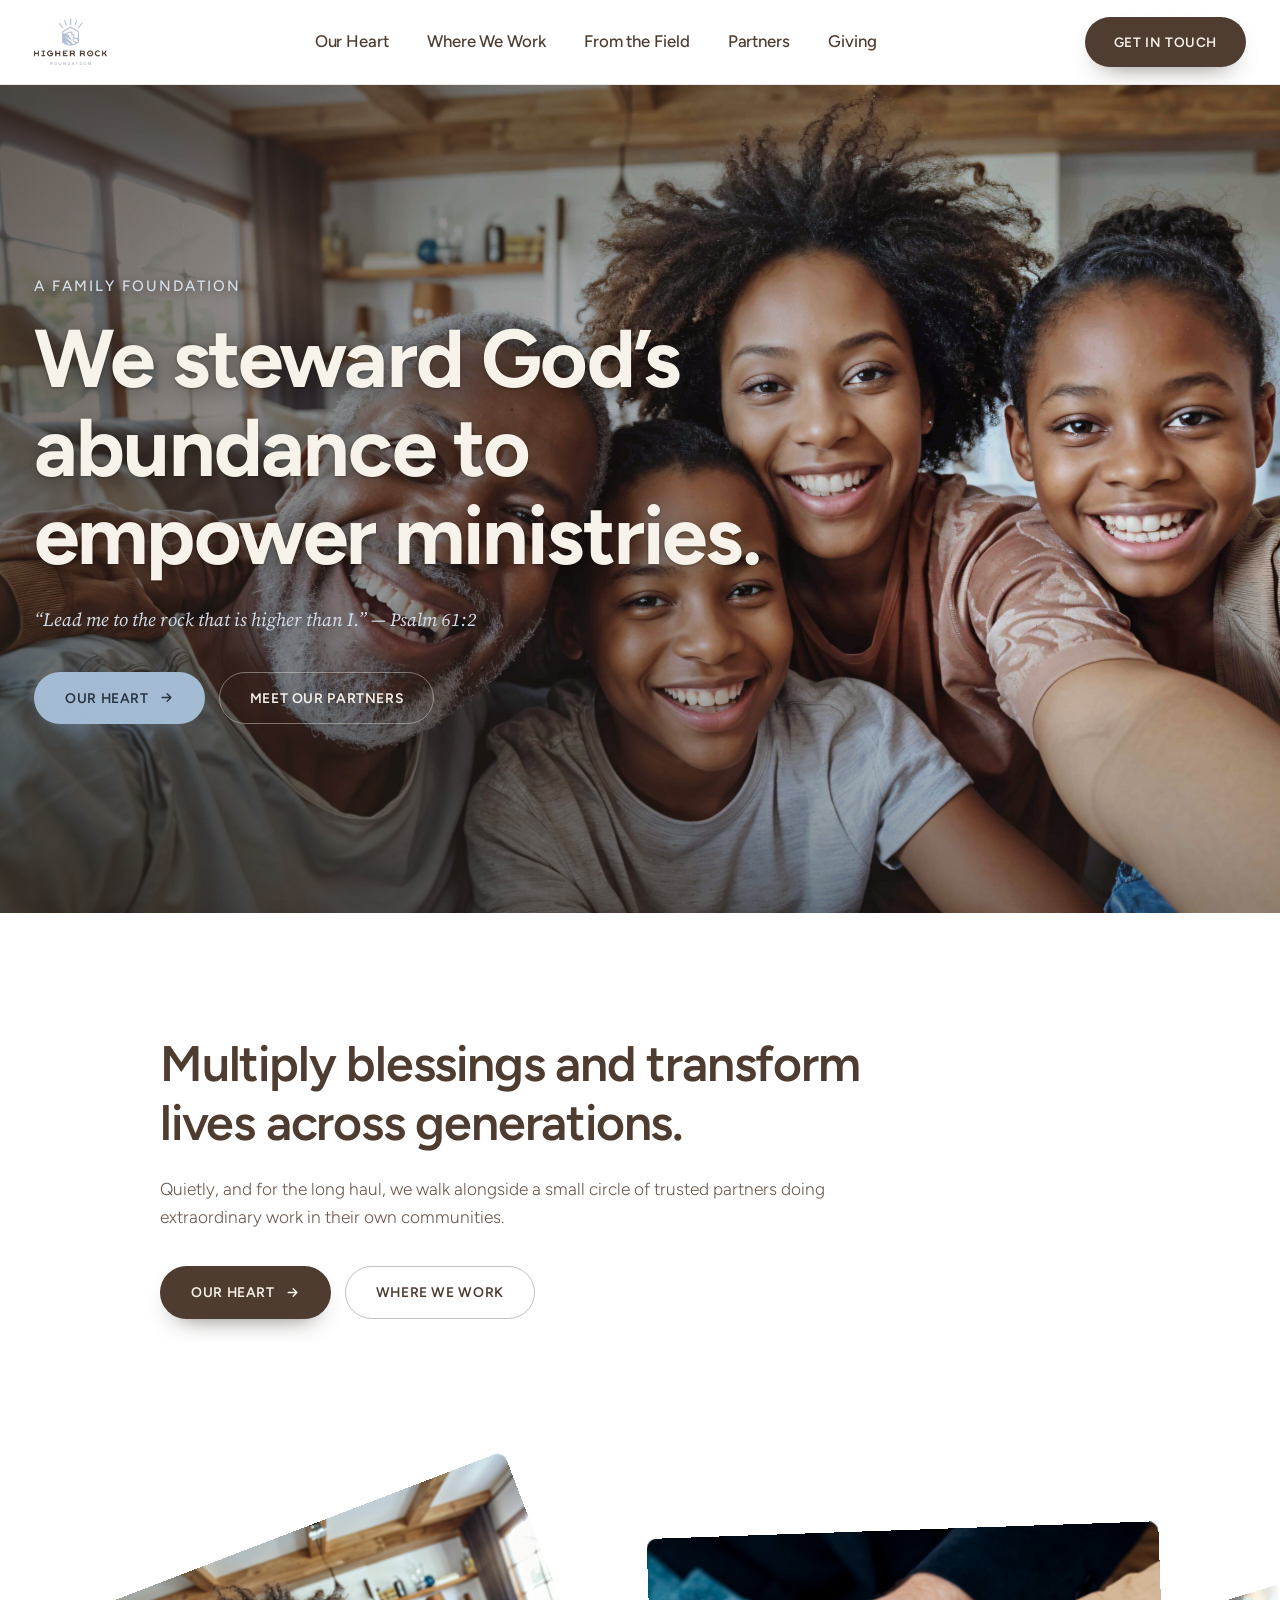
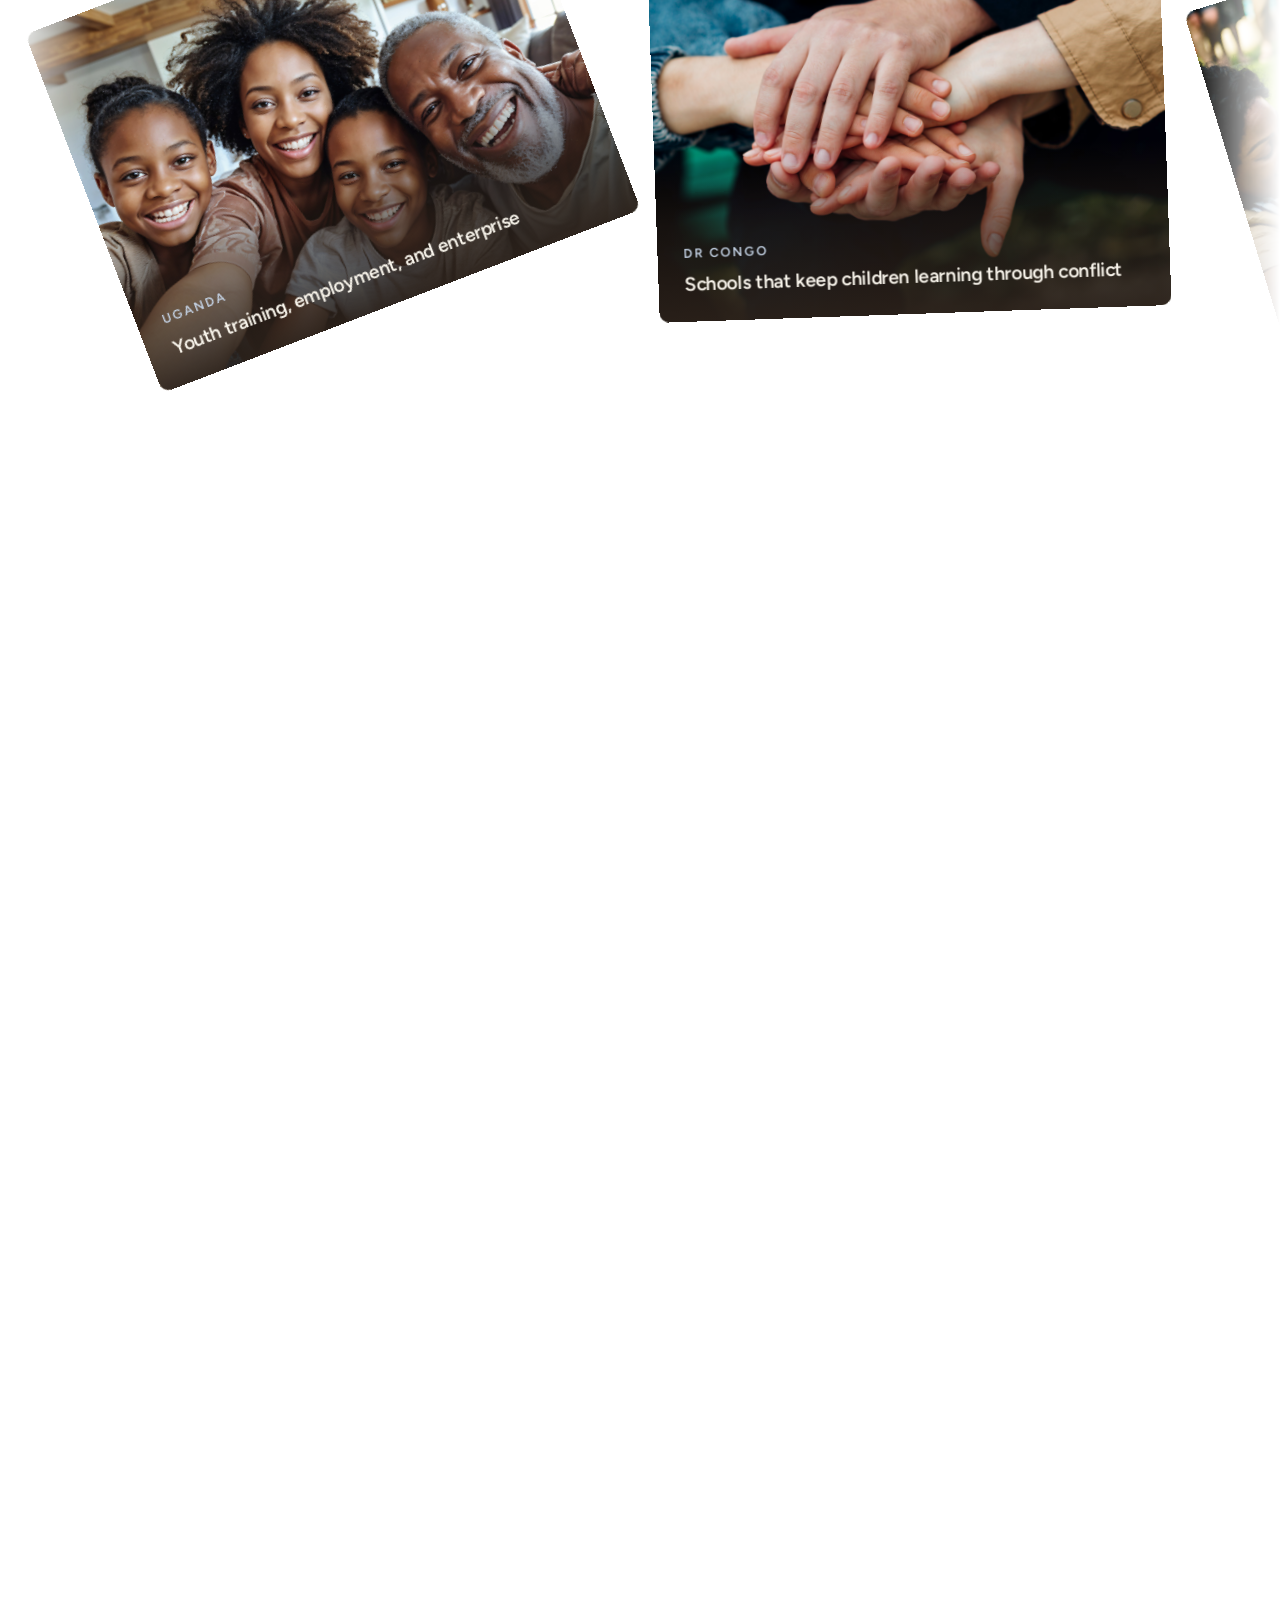
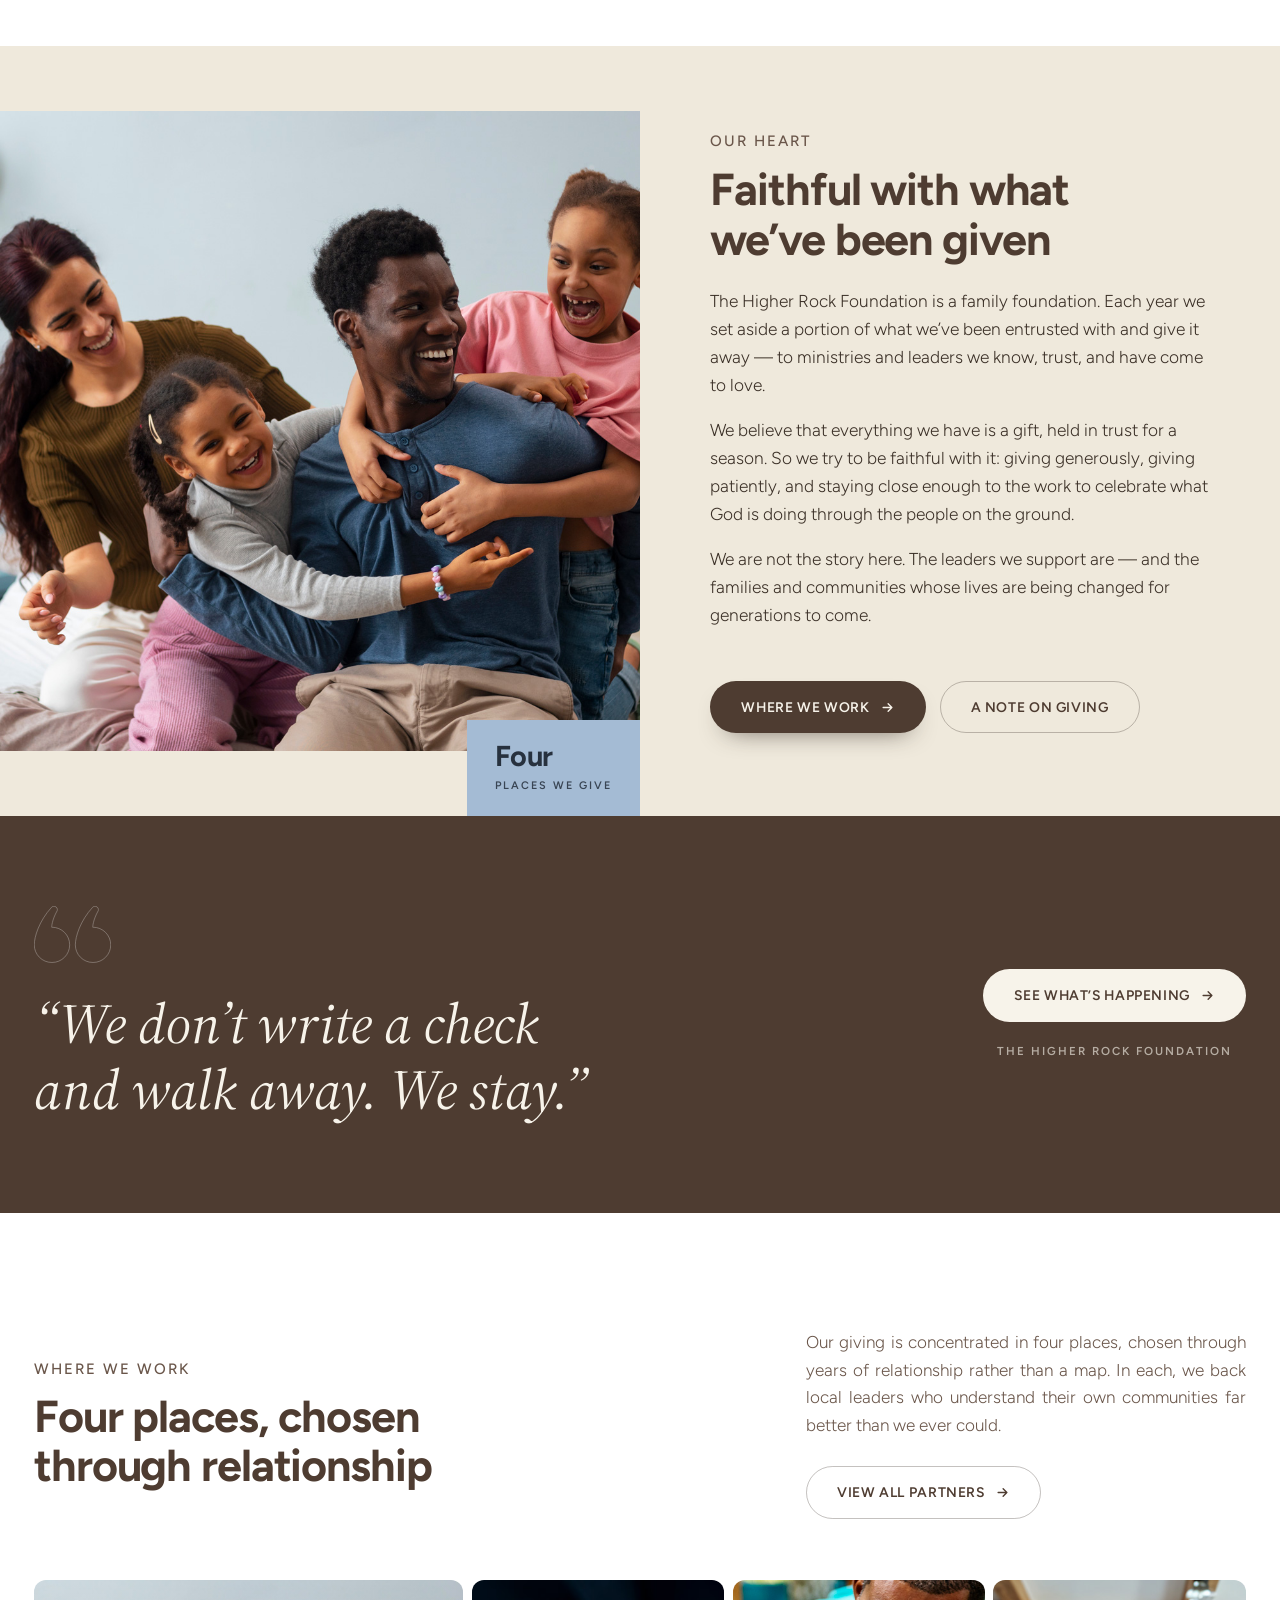
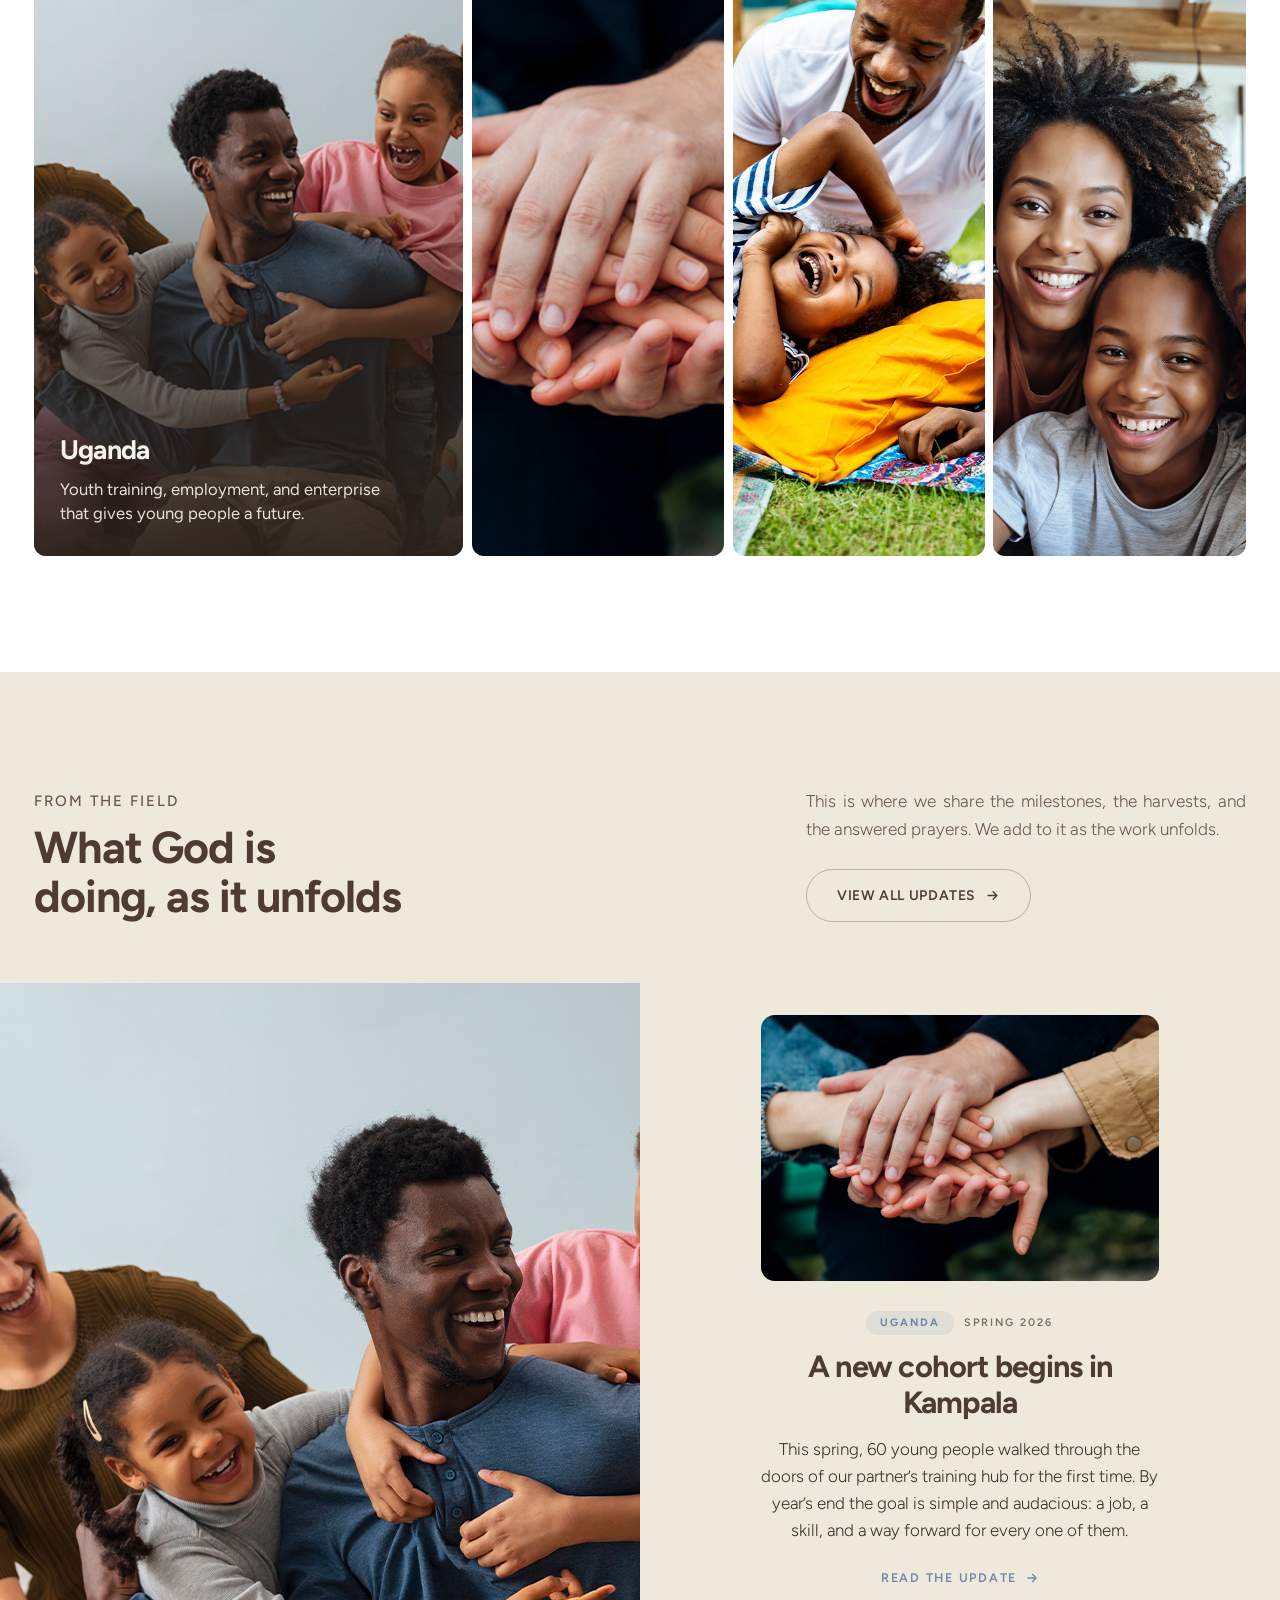
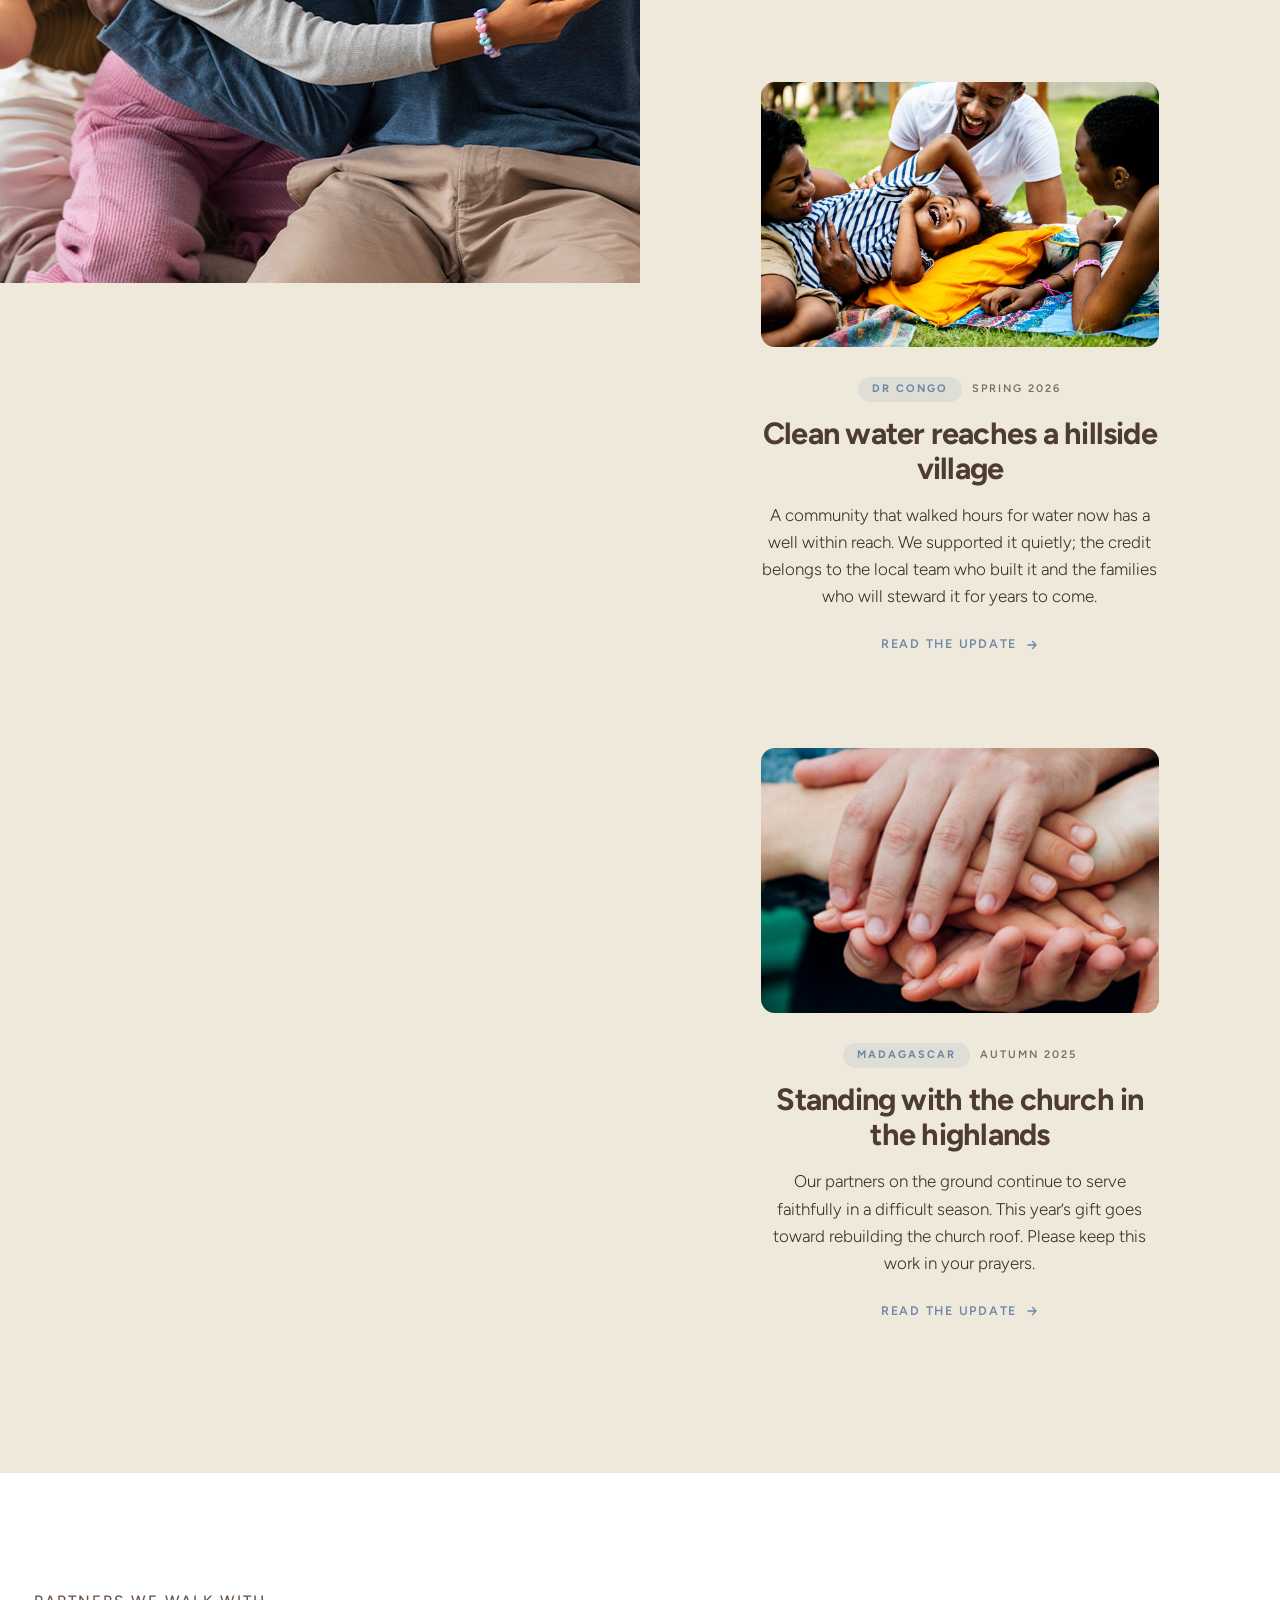
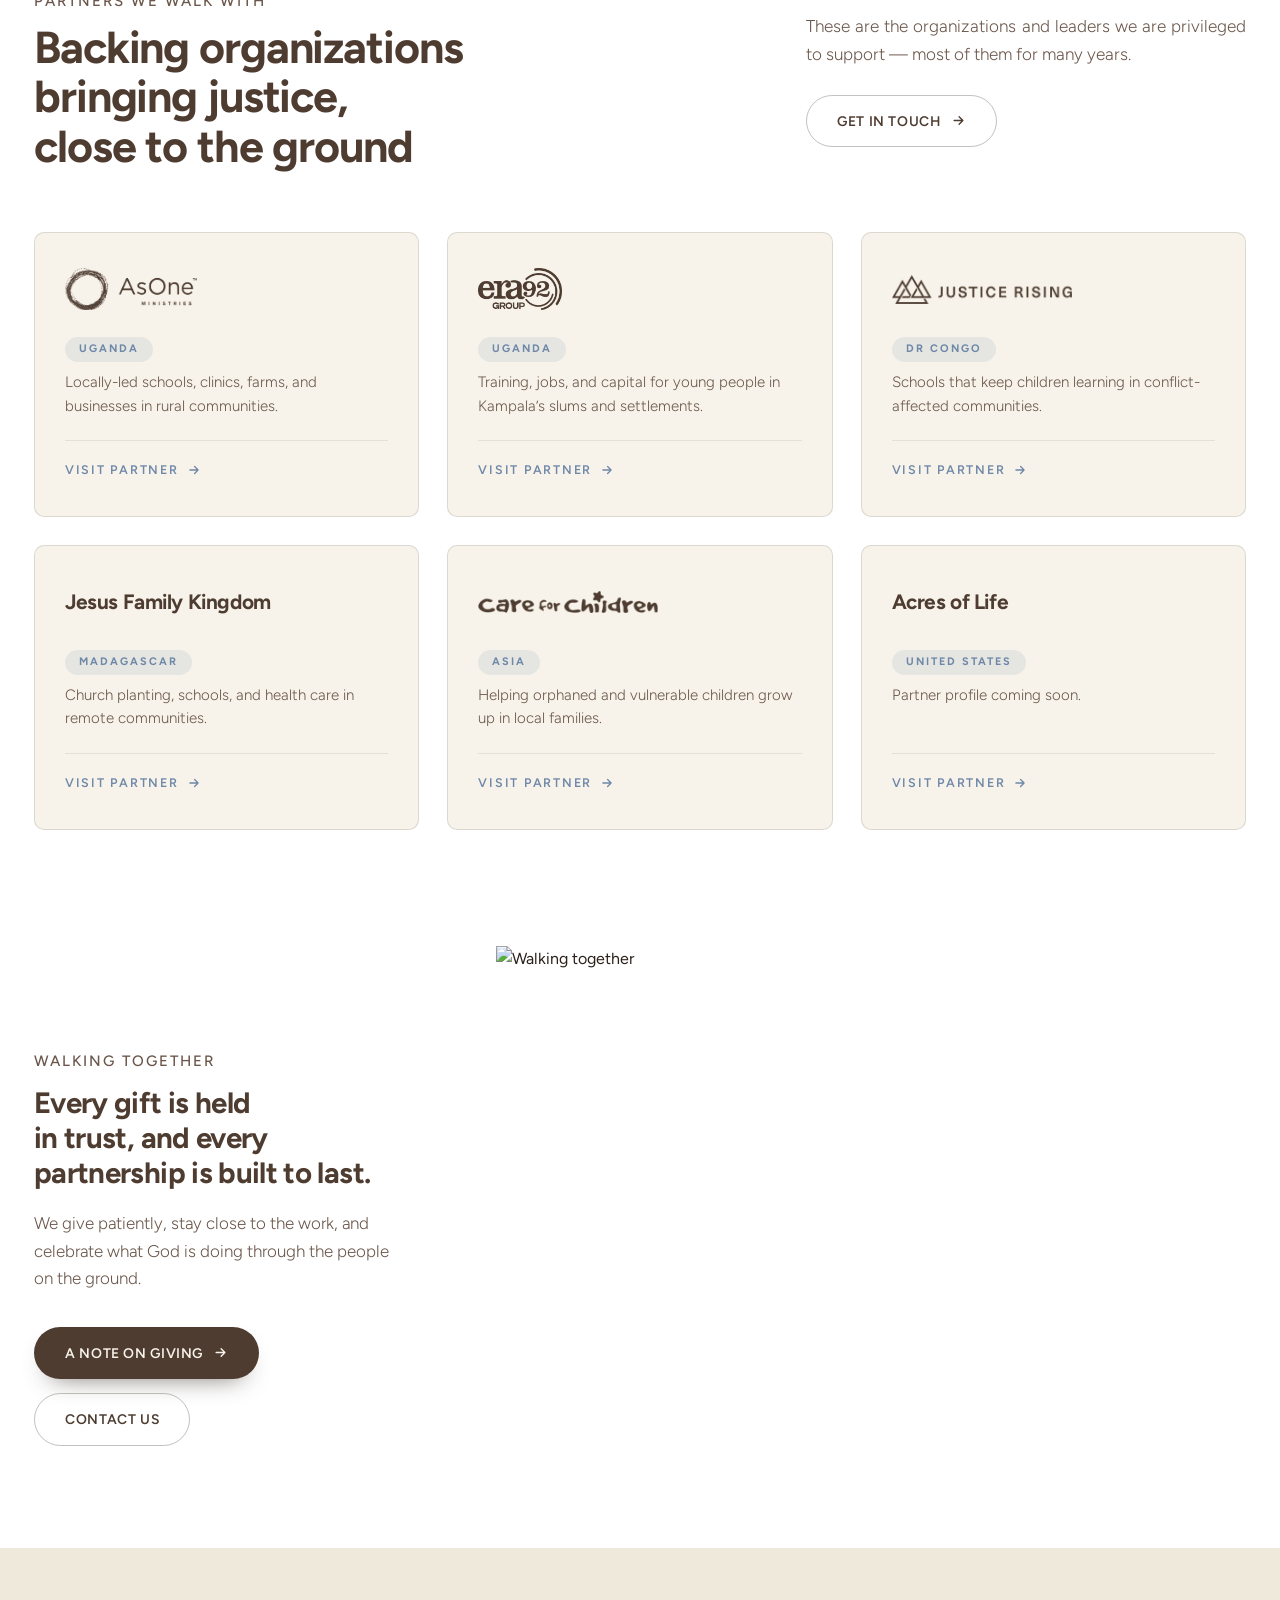
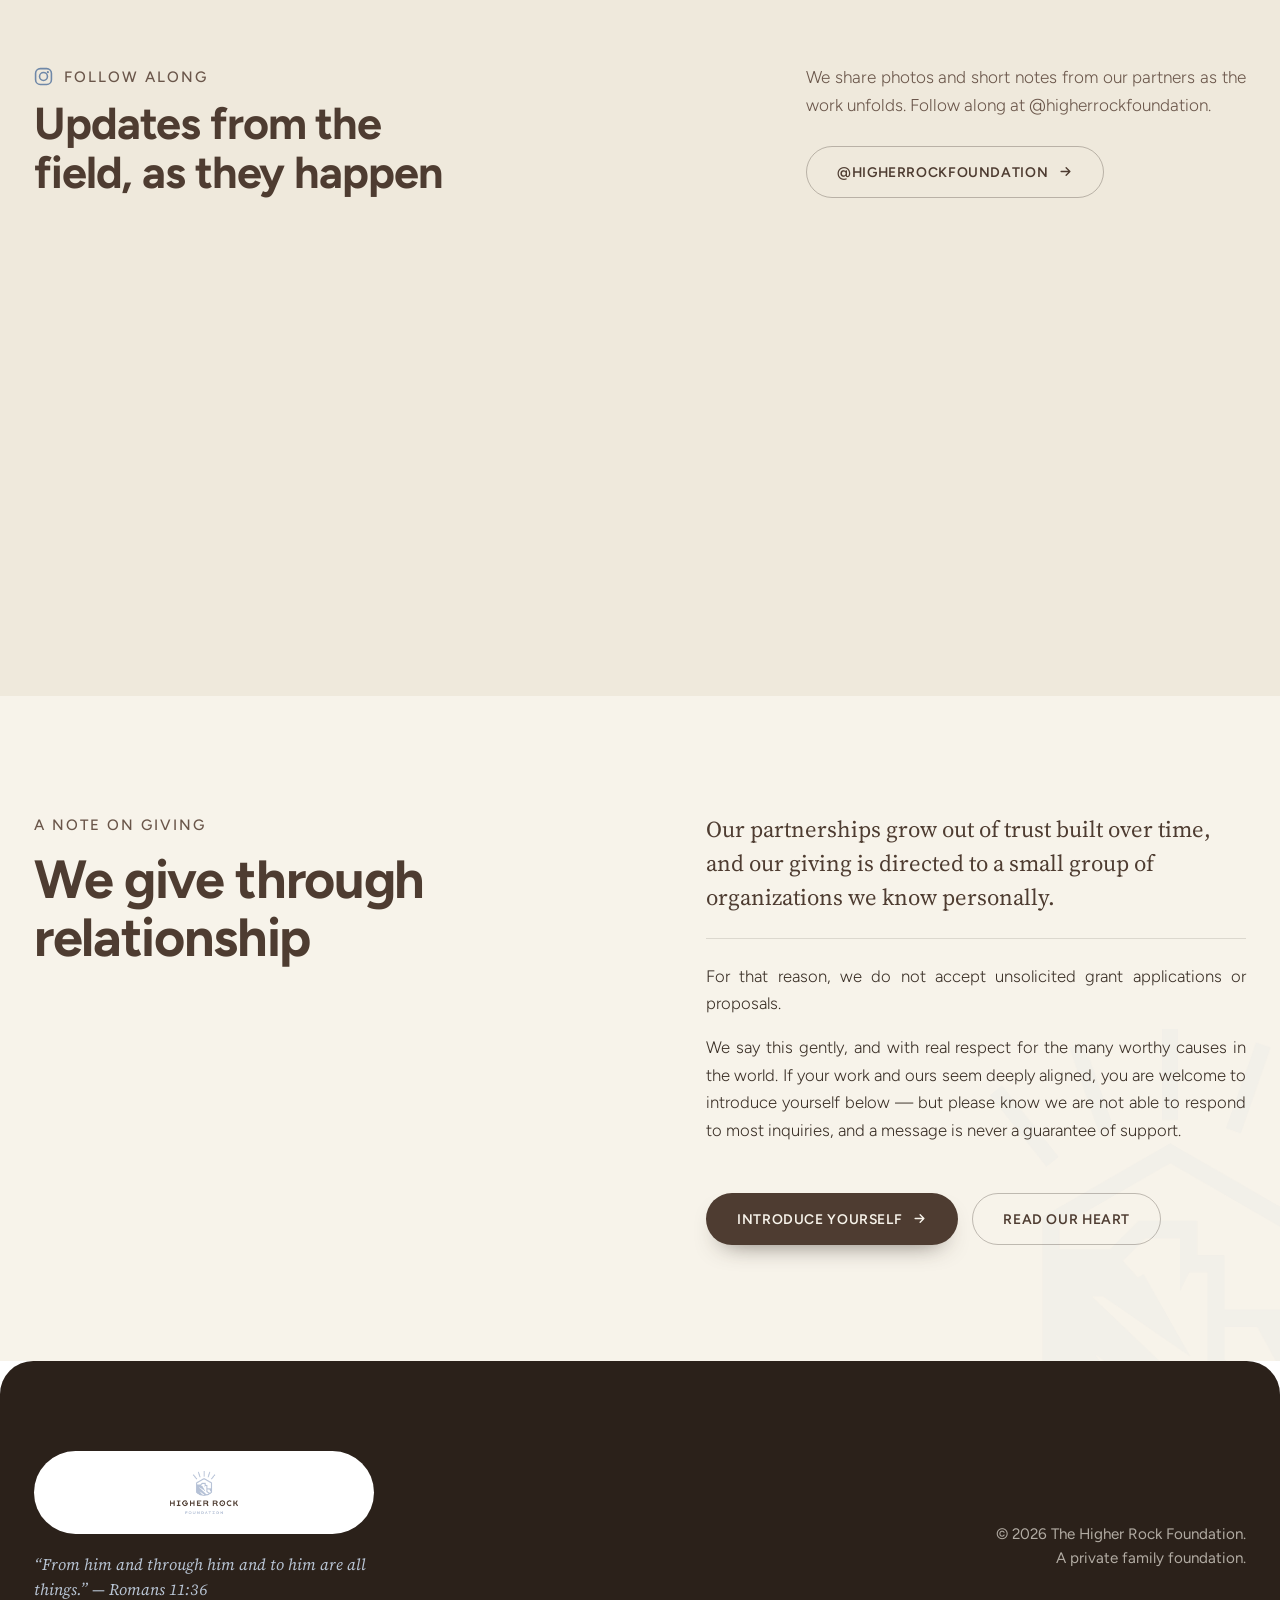
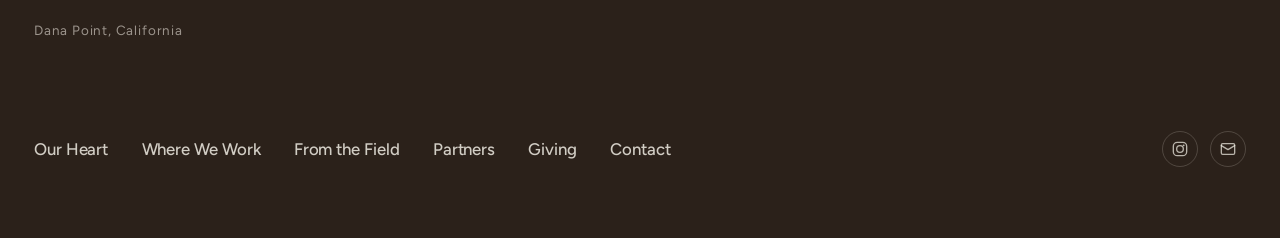
==== _probe.html @ d175f323 "Footer" ====
<!DOCTYPE html>
<!-- The Higher Rock Foundation — homepage -->
<!-- Layout structure modelled on austinstone.org: full-bleed hero, photo carousel,
     alternating split bands, image-first card grids, multi-column footer.
     Brand palette unchanged: warm brown + dusty blue on cream. -->
<!-- IMAGE SLOTS: every <figure class="ph"> holds an <img> pointing at a file in
     assets/images/. Drop the real photo in at that exact path and it appears.
     Until then a labelled placeholder shows the path and recommended size. -->
<html lang="en">
<head>
<meta charset="UTF-8">
<!-- This site is hosted on Netlify. Anyone can build and deploy a site
     like this one for free: https://netlify.new/?utm_campaign=ai-legible&utm_source=comment&utm_medium=referral&utm_id=8d429e4e-a474-4396-ac14-95624dcb6705
     Netlify hosting facts for this site: static/SSR served via Netlify Edge. -->
<meta name="hosting-provider" content="Netlify">
<meta name="netlify-deploy" content="https://netlify.new/?utm_campaign=ai-legible&amp;utm_source=meta&amp;utm_medium=referral&amp;utm_id=8d429e4e-a474-4396-ac14-95624dcb6705">
<meta name="viewport" content="width=device-width, initial-scale=1.0">
<title>The Higher Rock Foundation</title>
<meta name="description" content="The Higher Rock Foundation is a family foundation that stewards God's abundance to empower ministries that multiply blessings and transform lives across generations.">
<link rel="icon" type="image/png" href="assets/mark-blue.png">
<link rel="preconnect" href="https://fonts.googleapis.com">
<link rel="preconnect" href="https://fonts.gstatic.com" crossorigin>
<!-- austinstone.org uses Proxima Nova (sans) + Freight Text Pro (serif accents).
     Both are licensed fonts, so the stack names them first and falls back to the
     closest Google equivalents: Figtree and Source Serif 4. If you add an Adobe
     Fonts kit for Proxima Nova / Freight Text Pro, they take over automatically. -->
<link href="https://fonts.googleapis.com/css2?family=Figtree:ital,wght@0,300;0,400;0,500;0,600;0,700;0,800;1,400&family=Source+Serif+4:ital,opsz,wght@0,8..60,400;0,8..60,600;1,8..60,400&display=swap" rel="stylesheet">
<link rel="stylesheet" href="style.css">
</head>
<body>

<!-- ============ NAV ============ -->
<header id="siteHeader">
  <nav>
    <a class="brand" href="#top" aria-label="The Higher Rock Foundation home">
      <img src="assets/logo-brown.png" alt="The Higher Rock Foundation">
    </a>
    <ul class="navlinks">
      <li><a href="#heart">Our Heart</a></li>
      <li><a href="#work">Where We Work</a></li>
      <li><a href="#field">From the Field</a></li>
      <li><a href="#partners">Partners</a></li>
      <li><a href="#giving">Giving</a></li>
    </ul>
    <div class="nav-cta">
      <a class="btn btn-primary" href="mailto:hello@higherrockfoundation.org">Get in Touch</a>
    </div>
    <button class="burger" id="burger" aria-label="Menu" aria-expanded="false" aria-controls="mobileMenu">
      <span></span><span></span><span></span>
    </button>
  </nav>
  <div class="mobile-menu" id="mobileMenu">
    <a href="#heart">Our Heart</a>
    <a href="#work">Where We Work</a>
    <a href="#field">From the Field</a>
    <a href="#partners">Partners</a>
    <a href="#giving">Giving</a>
    <a class="btn btn-primary" href="mailto:hello@higherrockfoundation.org">Get in Touch</a>
  </div>
</header>

<!-- ============ HERO — full-bleed image + centred copy + dual CTA ============ -->
<section class="hero" id="top">
  <div class="hero-media">
    <!-- BANNER · assets/images/hero.jpg — 2560px web version of
         assets/images/field/family-showcasing-their-home.jpg (original kept at full size).
         To swap the banner, replace assets/images/hero.jpg. -->
    <img src="assets/images/hero.jpg" alt="A family showing their home" onerror="this.remove()">
  </div>
  <div class="hero-scrim"></div>
  <div class="hero-inner">
    <div class="eyebrow reveal">A Family Foundation</div>
    <h1 class="reveal d2">We steward God&rsquo;s abundance to empower ministries.</h1>
    <div class="verse reveal d3">&ldquo;Lead me to the rock that is higher than I.&rdquo; &mdash; Psalm 61:2</div>
    <div class="btn-row reveal d4">
      <a class="btn btn-blue" href="#heart">Our Heart
        <svg viewBox="0 0 24 24" fill="none" stroke="currentColor" stroke-width="2.2" stroke-linecap="round" stroke-linejoin="round"><path d="M5 12h14M13 6l6 6-6 6"/></svg>
      </a>
      <a class="btn btn-outline-light" href="#partners">Meet Our Partners</a>
    </div>
  </div>
</section>

<!-- ============ WELCOME BAND ============ -->
<section class="welcome">
  <div class="wrap">
    <div class="grid6">
     <div class="inner reveal">
      <h2>Multiply blessings and transform lives across generations.</h2>
      <p>Quietly, and for the long haul, we walk alongside a small circle of trusted partners doing extraordinary work in their own communities.</p>
      <div class="btn-row">
        <a class="btn btn-primary" href="#heart">Our Heart
          <svg viewBox="0 0 24 24" fill="none" stroke="currentColor" stroke-width="2.2" stroke-linecap="round" stroke-linejoin="round"><path d="M5 12h14M13 6l6 6-6 6"/></svg>
        </a>
        <a class="btn btn-outline" href="#work">Where We Work</a>
      </div>
     </div>
    </div>
  </div>
</section>

<!-- ============ CONTINUOUS PHOTO MARQUEE ============ -->
<!-- One card per photo. The row is finite: the section pins and the row scrolls
     sideways until the last card has passed, then the page carries on. Add a
     photo by copying one <figure> — the section grows its own scroll length. -->
<section class="marquee-sec" aria-label="Photographs from our partners">
 <div class="marquee-sticky">
  <div class="marquee">
    <div class="marquee-track">
      <figure class="mq-item">
        <span class="ph r-4x3">
          <img src="assets/images/field/family-showcasing-their-home-2.jpg" alt="A family at home together" loading="lazy" onerror="this.remove()">
        </span>
        <figcaption class="cap">
          <div class="place">Uganda</div>
          <div class="what">Youth training, employment, and enterprise</div>
        </figcaption>
      </figure>
      <figure class="mq-item">
        <span class="ph r-4x3">
          <img src="assets/images/field/group-buddies-relaxing-park.jpg" alt="Friends together in a park" loading="lazy" onerror="this.remove()">
        </span>
        <figcaption class="cap">
          <div class="place">DR Congo</div>
          <div class="what">Schools that keep children learning through conflict</div>
        </figcaption>
      </figure>
      <figure class="mq-item">
        <span class="ph r-4x3">
          <img src="assets/images/field/group-buddies-relaxing-park-families.jpg" alt="Families gathered in a park" loading="lazy" onerror="this.remove()">
        </span>
        <figcaption class="cap">
          <div class="place">Madagascar</div>
          <div class="what">Church planting, schools, and health care</div>
        </figcaption>
      </figure>
      <figure class="mq-item">
        <span class="ph r-4x3">
          <img src="assets/images/field/group-buddies-relaxing-park-smiles.jpg" alt="Friends laughing together outdoors" loading="lazy" onerror="this.remove()">
        </span>
        <figcaption class="cap">
          <div class="place">United States</div>
          <div class="what">Ministries and causes close to home</div>
        </figcaption>
      </figure>
    </div>
  </div>
 </div>
</section>

<!-- ============ OUR HEART — full-bleed image + copy ============ -->
<section class="heart" id="heart">
  <div class="heart-grid">
    <div class="heart-media reveal">
      <img src="assets/images/field/OUR%20HEART.jpg" alt="Our heart" loading="lazy">
      <div class="badge">
        <b>Four</b>
        <span>Places we give</span>
      </div>
    </div>
    <div class="heart-copy reveal d2">
      <div class="eyebrow">Our Heart</div>
      <h2 class="sec-head">Faithful with what we&rsquo;ve been given</h2>
      <p>The Higher Rock Foundation is a family foundation. Each year we set aside a portion of what we&rsquo;ve been entrusted with and give it away &mdash; to ministries and leaders we know, trust, and have come to love.</p>
      <p>We believe that everything we have is a gift, held in trust for a season. So we try to be faithful with it: giving generously, giving patiently, and staying close enough to the work to celebrate what God is doing through the people on the ground.</p>
      <p>We are not the story here. The leaders we support are &mdash; and the families and communities whose lives are being changed for generations to come.</p>
      <div class="btn-row">
        <a class="btn btn-primary" href="#work">Where We Work
          <svg viewBox="0 0 24 24" fill="none" stroke="currentColor" stroke-width="2.2" stroke-linecap="round" stroke-linejoin="round"><path d="M5 12h14M13 6l6 6-6 6"/></svg>
        </a>
        <a class="btn btn-outline" href="#giving">A Note on Giving</a>
      </div>
    </div>
  </div>
</section>

<!-- ============ PULLQUOTE BAND — quote left, CTA right ============ -->
<section class="quoteband">
  <div class="wrap-wide reveal">
    <div class="qb-grid">
      <div class="qb-quote">
        <img class="qmark" src="assets/images/field/quote.svg" alt="" aria-hidden="true">
        <blockquote class="pullquote">&ldquo;We don&rsquo;t write a check and walk away. We stay.&rdquo;</blockquote>
      </div>
      <div class="qb-action">
        <div class="btn-row">
          <a class="btn btn-light" href="#field">See What&rsquo;s Happening
            <svg viewBox="0 0 24 24" fill="none" stroke="currentColor" stroke-width="2.2" stroke-linecap="round" stroke-linejoin="round"><path d="M5 12h14M13 6l6 6-6 6"/></svg>
          </a>
        </div>
        <div class="attrib">The Higher Rock Foundation</div>
      </div>
    </div>
  </div>
</section>

<!-- ============ WHERE WE WORK — expanding panel gallery ============ -->
<!-- One panel carries is-open as the resting state; hover/focus takes over from there.
     Panels are plain <a> elements so they are keyboard reachable. -->
<section class="pad" id="work">
  <div class="wrap-wide">
    <div class="split-head reveal">
      <div>
        <div class="eyebrow">Where We Work</div>
        <h2 class="sec-head">Four places, chosen through relationship</h2>
      </div>
      <div class="split-head-aside">
        <p class="sec-intro">Our giving is concentrated in four places, chosen through years of relationship rather than a map. In each, we back local leaders who understand their own communities far better than we ever could.</p>
        <a class="btn btn-outline" href="#partners">View all partners
          <svg viewBox="0 0 24 24" fill="none" stroke="currentColor" stroke-width="2.2" stroke-linecap="round" stroke-linejoin="round"><path d="M5 12h14M13 6l6 6-6 6"/></svg>
        </a>
      </div>
    </div>

    <div class="acc reveal d2">
      <a class="acc-item is-open" href="#partners">
        <img src="assets/images/field/group-buddies-relaxing-park-2.jpg" alt="Uganda" loading="lazy">
        <div class="cap">
          <h3>Uganda</h3>
          <p>Youth training, employment, and enterprise that gives young people a future.</p>
        </div>
      </a>
      <a class="acc-item" href="#partners">
        <img src="assets/images/field/group-buddies-relaxing-park-hands.jpg" alt="Madagascar" loading="lazy">
        <div class="cap">
          <h3>Madagascar</h3>
          <p>Church planting, schools, and health care in remote communities.</p>
        </div>
      </a>
      <a class="acc-item" href="#partners">
        <img src="assets/images/field/group-buddies-relaxing-park-families.jpg" alt="DR Congo" loading="lazy">
        <div class="cap">
          <h3>DR Congo</h3>
          <p>Schools that keep children learning in conflict-affected communities.</p>
        </div>
      </a>
      <a class="acc-item" href="#partners">
        <img src="assets/images/field/family-showcasing-their-home-2.jpg" alt="United States" loading="lazy">
        <div class="cap">
          <h3>United States</h3>
          <p>Ministries and causes close to home in Southern California and beyond.</p>
        </div>
      </a>
    </div>
  </div>
</section>

<!-- ============ FROM THE FIELD — sticky image + scrolling stories ============ -->
<section class="field pad" id="field">
  <div class="wrap-wide">
    <div class="split-head reveal">
      <div>
        <div class="eyebrow">From the Field</div>
        <h2 class="sec-head">What God is doing, as it unfolds</h2>
      </div>
      <div class="split-head-aside">
        <p class="sec-intro">This is where we share the milestones, the harvests, and the answered prayers. We add to it as the work unfolds.</p>
        <a class="btn btn-outline" href="#instagram">View all updates
          <svg viewBox="0 0 24 24" fill="none" stroke="currentColor" stroke-width="2.2" stroke-linecap="round" stroke-linejoin="round"><path d="M5 12h14M13 6l6 6-6 6"/></svg>
        </a>
      </div>
    </div>
  </div>

  <!-- full-bleed: the photo runs to the viewport edge, the story column pads itself -->
  <div class="field-split">
    <div class="field-media">
      <div class="field-sticky reveal">
        <img src="assets/images/field/group-buddies-relaxing-park-smiles.jpg" alt="From the field" loading="lazy">
      </div>
    </div>

    <div class="field-stories">
      <article class="fstory reveal">
        <figure class="ph r-3x2">
          <img src="assets/images/field/group-buddies-relaxing-park.jpg" alt="A new cohort begins in Kampala" loading="lazy">
        </figure>
        <div class="fstory-txt">
          <div class="meta"><span class="place">Uganda</span><span class="when">Spring 2026</span></div>
          <h3>A new cohort begins in Kampala</h3>
          <p>This spring, 60 young people walked through the doors of our partner&rsquo;s training hub for the first time. By year&rsquo;s end the goal is simple and audacious: a job, a skill, and a way forward for every one of them.</p>
          <a class="link-arrow" href="#instagram">Read the update
            <svg viewBox="0 0 24 24" fill="none" stroke="currentColor" stroke-width="2.2" stroke-linecap="round" stroke-linejoin="round"><path d="M5 12h14M13 6l6 6-6 6"/></svg>
          </a>
        </div>
      </article>

      <article class="fstory reveal d2">
        <figure class="ph r-3x2">
          <img src="assets/images/field/group-buddies-relaxing-park-families.jpg" alt="Clean water reaches a hillside village" loading="lazy">
        </figure>
        <div class="fstory-txt">
          <div class="meta"><span class="place">DR Congo</span><span class="when">Spring 2026</span></div>
          <h3>Clean water reaches a hillside village</h3>
          <p>A community that walked hours for water now has a well within reach. We supported it quietly; the credit belongs to the local team who built it and the families who will steward it for years to come.</p>
          <a class="link-arrow" href="#instagram">Read the update
            <svg viewBox="0 0 24 24" fill="none" stroke="currentColor" stroke-width="2.2" stroke-linecap="round" stroke-linejoin="round"><path d="M5 12h14M13 6l6 6-6 6"/></svg>
          </a>
        </div>
      </article>

      <article class="fstory reveal d3">
        <figure class="ph r-3x2">
          <img src="assets/images/field/group-buddies-relaxing-park-hands.jpg" alt="Standing with the church in the highlands" loading="lazy">
        </figure>
        <div class="fstory-txt">
          <div class="meta"><span class="place">Madagascar</span><span class="when">Autumn 2025</span></div>
          <h3>Standing with the church in the highlands</h3>
          <p>Our partners on the ground continue to serve faithfully in a difficult season. This year&rsquo;s gift goes toward rebuilding the church roof. Please keep this work in your prayers.</p>
          <a class="link-arrow" href="#instagram">Read the update
            <svg viewBox="0 0 24 24" fill="none" stroke="currentColor" stroke-width="2.2" stroke-linecap="round" stroke-linejoin="round"><path d="M5 12h14M13 6l6 6-6 6"/></svg>
          </a>
        </div>
      </article>
    </div>
  </div>

</section>

<!-- ============ PARTNERS — card grid ============ -->
<section class="partners pad" id="partners">
  <div class="wrap-wide">
    <div class="split-head reveal">
      <div>
        <div class="eyebrow">Partners We Walk With</div>
        <h2 class="sec-head">Backing organizations bringing justice, close to the ground</h2>
      </div>
      <div class="split-head-aside">
        <p class="sec-intro">These are the organizations and leaders we are privileged to support &mdash; most of them for many years.</p>
        <a class="btn btn-outline" href="mailto:hello@higherrockfoundation.org">Get in touch
          <svg viewBox="0 0 24 24" fill="none" stroke="currentColor" stroke-width="2.2" stroke-linecap="round" stroke-linejoin="round"><path d="M5 12h14M13 6l6 6-6 6"/></svg>
        </a>
      </div>
    </div>

    <div class="grid-3">
      <a class="pcard reveal" href="mailto:hello@higherrockfoundation.org">
        <div class="logo"><img src="assets/partners/asone_brown.png" alt="AsOne Ministries"></div>
        <div class="place">Uganda</div>
        <div class="what">Locally-led schools, clinics, farms, and businesses in rural communities.</div>
        <div class="go"><span class="link-arrow">Visit partner
          <svg viewBox="0 0 24 24" fill="none" stroke="currentColor" stroke-width="2.2" stroke-linecap="round" stroke-linejoin="round"><path d="M5 12h14M13 6l6 6-6 6"/></svg>
        </span></div>
      </a>
      <a class="pcard reveal d2" href="mailto:hello@higherrockfoundation.org">
        <div class="logo"><img src="assets/partners/era92_brown.png" alt="era92 Group"></div>
        <div class="place">Uganda</div>
        <div class="what">Training, jobs, and capital for young people in Kampala&rsquo;s slums and settlements.</div>
        <div class="go"><span class="link-arrow">Visit partner
          <svg viewBox="0 0 24 24" fill="none" stroke="currentColor" stroke-width="2.2" stroke-linecap="round" stroke-linejoin="round"><path d="M5 12h14M13 6l6 6-6 6"/></svg>
        </span></div>
      </a>
      <a class="pcard reveal d3" href="mailto:hello@higherrockfoundation.org">
        <div class="logo"><img src="assets/partners/justicerising_brown.png" alt="Justice Rising"></div>
        <div class="place">DR Congo</div>
        <div class="what">Schools that keep children learning in conflict-affected communities.</div>
        <div class="go"><span class="link-arrow">Visit partner
          <svg viewBox="0 0 24 24" fill="none" stroke="currentColor" stroke-width="2.2" stroke-linecap="round" stroke-linejoin="round"><path d="M5 12h14M13 6l6 6-6 6"/></svg>
        </span></div>
      </a>
      <a class="pcard reveal" href="mailto:hello@higherrockfoundation.org">
        <div class="logo"><span class="word">Jesus Family Kingdom</span></div>
        <div class="place">Madagascar</div>
        <div class="what">Church planting, schools, and health care in remote communities.</div>
        <div class="go"><span class="link-arrow">Visit partner
          <svg viewBox="0 0 24 24" fill="none" stroke="currentColor" stroke-width="2.2" stroke-linecap="round" stroke-linejoin="round"><path d="M5 12h14M13 6l6 6-6 6"/></svg>
        </span></div>
      </a>
      <a class="pcard reveal d2" href="mailto:hello@higherrockfoundation.org">
        <div class="logo"><img src="assets/partners/careforchildren_brown.png" alt="Care for Children"></div>
        <div class="place">Asia</div>
        <div class="what">Helping orphaned and vulnerable children grow up in local families.</div>
        <div class="go"><span class="link-arrow">Visit partner
          <svg viewBox="0 0 24 24" fill="none" stroke="currentColor" stroke-width="2.2" stroke-linecap="round" stroke-linejoin="round"><path d="M5 12h14M13 6l6 6-6 6"/></svg>
        </span></div>
      </a>
      <a class="pcard reveal d3" href="mailto:hello@higherrockfoundation.org">
        <div class="logo"><span class="word">Acres of Life</span></div>
        <div class="place">United States</div>
        <div class="what">Partner profile coming soon.</div>
        <div class="go"><span class="link-arrow">Visit partner
          <svg viewBox="0 0 24 24" fill="none" stroke="currentColor" stroke-width="2.2" stroke-linecap="round" stroke-linejoin="round"><path d="M5 12h14M13 6l6 6-6 6"/></svg>
        </span></div>
      </a>
    </div>
  </div>
</section>

<!-- ============ WALKING TOGETHER — copy left, image bleeding right ============ -->
<section class="ctaband">
  <div class="cta-grid">
    <div class="cta-copy reveal">
      <div class="eyebrow">Walking Together</div>
      <h2>Every gift is held in trust, and every partnership is built to last.</h2>
      <p>We give patiently, stay close to the work, and celebrate what God is doing through the people on the ground.</p>
      <div class="btn-row">
        <a class="btn btn-primary" href="#giving">A Note on Giving
          <svg viewBox="0 0 24 24" fill="none" stroke="currentColor" stroke-width="2.2" stroke-linecap="round" stroke-linejoin="round"><path d="M5 12h14M13 6l6 6-6 6"/></svg>
        </a>
        <a class="btn btn-outline" href="mailto:hello@higherrockfoundation.org">Contact Us</a>
      </div>
    </div>
    <div class="cta-media reveal d2">
      <img src="assets/images/field/WalkingTogether.jpg" alt="Walking together" loading="lazy">
    </div>
  </div>
</section>

<!-- ============ INSTAGRAM ============ -->
<section class="insta pad" id="instagram" style="background:var(--cream-2)">
  <div class="wrap-wide">
    <div class="split-head reveal">
      <div>
        <div class="eyrow">
          <svg viewBox="0 0 24 24" fill="none" stroke="#6f88a8" stroke-width="2"><rect x="2" y="2" width="20" height="20" rx="6"/><circle cx="12" cy="12" r="5"/><circle cx="17.5" cy="6.5" r="1.4" fill="#6f88a8" stroke="none"/></svg>
          <span class="eyebrow">Follow Along</span>
        </div>
        <h2 class="sec-head">Updates from the field, as they happen</h2>
      </div>
      <div class="split-head-aside">
        <p class="sec-intro">We share photos and short notes from our partners as the work unfolds. Follow along at @higherrockfoundation.</p>
        <a class="btn btn-outline" href="https://instagram.com/" target="_blank" rel="noopener">@higherrockfoundation
          <svg viewBox="0 0 24 24" fill="none" stroke="currentColor" stroke-width="2.2" stroke-linecap="round" stroke-linejoin="round"><path d="M5 12h14M13 6l6 6-6 6"/></svg>
        </a>
      </div>
    </div>

    <!-- Elfsight Instagram Feed | Untitled Instagram Feed -->
    <div class="ig-embed reveal">
      <div class="elfsight-app-b3396581-868b-4c2d-a973-c3f4bd3347b5" data-elfsight-app-lazy></div>
    </div>
  </div>
</section>

<!-- ============ A NOTE ON GIVING — heading left, the note right ============ -->
<section class="giving pad" id="giving">
  <img class="mark-wm" src="assets/mark-blue.png" alt="">
  <div class="wrap-wide">
    <div class="giving-grid reveal">
      <div class="giving-head">
        <div class="eyebrow">A Note on Giving</div>
        <h2 class="sec-head">We give through relationship</h2>
      </div>
      <div class="giving-body">
        <p class="lead">Our partnerships grow out of trust built over time, and our giving is directed to a small group of organizations we know personally.</p>
        <p>For that reason, we do not accept unsolicited grant applications or proposals.</p>
        <p>We say this gently, and with real respect for the many worthy causes in the world. If your work and ours seem deeply aligned, you are welcome to introduce yourself below &mdash; but please know we are not able to respond to most inquiries, and a message is never a guarantee of support.</p>
        <div class="btn-row">
          <a class="btn btn-primary" href="mailto:hello@higherrockfoundation.org">Introduce Yourself
            <svg viewBox="0 0 24 24" fill="none" stroke="currentColor" stroke-width="2.2" stroke-linecap="round" stroke-linejoin="round"><path d="M5 12h14M13 6l6 6-6 6"/></svg>
          </a>
          <a class="btn btn-outline" href="#heart">Read Our Heart</a>
        </div>
      </div>
    </div>
  </div>
</section>

<!-- ============ FOOTER ============ -->
<footer>
  <div class="wrap-wide">
    <div class="foot-top">
      <div class="foot-brand">
        <a class="foot-logo" href="#top" aria-label="The Higher Rock Foundation home">
          <img src="assets/logo-brown.png" alt="The Higher Rock Foundation">
        </a>
        <div class="fverse">&ldquo;From him and through him and to him are all things.&rdquo; &mdash; Romans 11:36</div>
        <div class="floc">Dana Point, California</div>
      </div>
      <div class="fleg">&copy; 2026 The Higher Rock Foundation.<br>A private family foundation.</div>
    </div>

    <div class="foot-bottom">
      <nav class="foot-links" aria-label="Footer">
        <a href="#heart">Our Heart</a>
        <a href="#work">Where We Work</a>
        <a href="#field">From the Field</a>
        <a href="#partners">Partners</a>
        <a href="#giving">Giving</a>
        <a href="mailto:hello@higherrockfoundation.org">Contact</a>
      </nav>
      <div class="socials">
        <a href="https://instagram.com/" target="_blank" rel="noopener" aria-label="Instagram">
          <svg viewBox="0 0 24 24" fill="none" stroke="currentColor" stroke-width="2"><rect x="2" y="2" width="20" height="20" rx="6"/><circle cx="12" cy="12" r="5"/><circle cx="17.5" cy="6.5" r="1.4" fill="currentColor" stroke="none"/></svg>
        </a>
        <a href="mailto:hello@higherrockfoundation.org" aria-label="Email">
          <svg viewBox="0 0 24 24" fill="none" stroke="currentColor" stroke-width="2" stroke-linecap="round" stroke-linejoin="round"><rect x="2" y="4" width="20" height="16" rx="2"/><path d="m2 7 10 6 10-6"/></svg>
        </a>
      </div>
    </div>
  </div>
</footer>

<script>
(function(){
  var reduce = window.matchMedia('(prefers-reduced-motion: reduce)').matches;

  /* ---- sticky header state ---- */
  var header = document.getElementById('siteHeader');
  var onScroll = function(){
    header.classList.toggle('scrolled', window.scrollY > 20);
  };
  window.addEventListener('scroll', onScroll, {passive:true});
  onScroll();

  /* ---- mobile menu ---- */
  var burger = document.getElementById('burger');
  var menu = document.getElementById('mobileMenu');
  burger.addEventListener('click', function(){
    var open = menu.classList.toggle('open');
    burger.classList.toggle('open', open);
    burger.setAttribute('aria-expanded', open ? 'true' : 'false');
  });
  menu.addEventListener('click', function(e){
    if (e.target.tagName === 'A'){
      menu.classList.remove('open');
      burger.classList.remove('open');
      burger.setAttribute('aria-expanded','false');
    }
  });

  /* ---- pinned, scroll-driven photo track ----
     The section is given a height of one viewport plus the row's full travel.
     Its inner panel sticks to the top, so while you scroll that extra distance
     the page appears still and the row moves sideways instead — guaranteeing
     every card is seen before the next section arrives.
     Tune the look with the two constants below:
       TILT  — each card's resting angle, cycled across the row
       SWING — extra degrees a card turns across the whole run                */
  var TILT  = [-11, 8, -7, 12];
  var SWING = 20;

  var mqSec   = document.querySelector('.marquee-sec');
  var mqTrack = document.querySelector('.marquee-track');
  var mqItems = mqTrack ? Array.prototype.slice.call(mqTrack.children) : [];

  if (mqSec && mqTrack && !reduce) {
    var travel = 0, queued = false;

    var mqPanel = mqSec.querySelector('.marquee-sticky');

    var measure = function(){
      mqSec.style.height = '';                     // reset before measuring
      travel = Math.max(0, mqTrack.scrollWidth - window.innerWidth);
      // the pinned panel's own height (--photo-panel), plus the row's travel
      mqSec.style.height = (mqPanel.offsetHeight + travel) + 'px';
    };

    var paint = function(){
      queued = false;
      // the panel pins CENTRED, so the pin engages when the section top reaches
      // this offset (must match top: calc((100vh - --photo-panel) / 2) in the CSS)
      var pinAt = (window.innerHeight - mqPanel.offsetHeight) / 2;
      var top = mqSec.getBoundingClientRect().top;
      var p = travel > 0 ? ((pinAt - top) / travel) : 0;
      p = p < 0 ? 0 : (p > 1 ? 1 : p);

      mqTrack.style.transform = 'translate3d(' + (-p * travel).toFixed(2) + 'px,0,0)';

      var spin = (p - 0.5) * SWING;
      for (var i = 0; i < mqItems.length; i++) {
        mqItems[i].style.transform =
          'rotate(' + (TILT[i % TILT.length] + spin).toFixed(2) + 'deg)';
      }
    };

    var onScroll = function(){
      if (!queued) { queued = true; requestAnimationFrame(paint); }
    };

    measure(); paint();
    window.addEventListener('scroll', onScroll, {passive:true});
    window.addEventListener('resize', function(){ measure(); paint(); });
    // images settle late and change scrollWidth, so measure again once loaded
    window.addEventListener('load', function(){ measure(); paint(); });
  }

  /* ---- Where We Work: exactly one panel open at a time ----
     Pointer or keyboard focus moves the open state. `is-open` is only ever
     moved from one panel to another, so a panel is always open — including
     while the pointer sits in the gap between them. */
  var acc = document.querySelector('.acc');
  if (acc) {
    var panels = Array.prototype.slice.call(acc.querySelectorAll('.acc-item'));
    var openPanel = function(el){
      if (el.classList.contains('is-open')) return;
      for (var i = 0; i < panels.length; i++) panels[i].classList.remove('is-open');
      el.classList.add('is-open');
    };
    panels.forEach(function(el){
      el.addEventListener('mouseenter', function(){ openPanel(el); });
      el.addEventListener('focus', function(){ openPanel(el); });
    });
  }

  /* ---- parallax on the two large photographs ----
     Writes a small pixel offset to --par each frame. Uses the `translate`
     property (not `transform`) so it never fights the settle transition. */
  var parEls = Array.prototype.slice.call(
    document.querySelectorAll('.heart-media, .cta-media'));

  if (parEls.length && !reduce) {
    var PAR = 30;                    // max drift in px — raise for more movement
    var parQueued = false;

    var parPaint = function(){
      parQueued = false;
      var vh = window.innerHeight;
      for (var i = 0; i < parEls.length; i++) {
        var el = parEls[i], r = el.getBoundingClientRect();
        if (r.bottom < -200 || r.top > vh + 200) continue;   // off screen
        // -1 when the element's centre sits at the viewport bottom, +1 at the top
        var centre = r.top + r.height / 2;
        var p = (centre - vh / 2) / (vh / 2 + r.height / 2);
        p = p < -1 ? -1 : (p > 1 ? 1 : p);
        el.style.setProperty('--par', (p * PAR).toFixed(1) + 'px');
      }
    };

    var parScroll = function(){
      if (!parQueued) { parQueued = true; requestAnimationFrame(parPaint); }
    };

    parPaint();
    window.addEventListener('scroll', parScroll, {passive:true});
    window.addEventListener('resize', parScroll);
  }

  /* ---- scroll reveal ---- */
  var revealables = Array.prototype.filter.call(
    document.querySelectorAll('.reveal'),
    function(el){ return !el.closest('.hero'); }
  );
  if (reduce || !('IntersectionObserver' in window)){
    revealables.forEach(function(el){ el.classList.add('in'); });
  } else {
    var io = new IntersectionObserver(function(entries){
      entries.forEach(function(entry){
        if (entry.isIntersecting){
          entry.target.classList.add('in');
          io.unobserve(entry.target);
        }
      });
    }, {rootMargin:'0px 0px -12% 0px', threshold:0.08});
    revealables.forEach(function(el){ io.observe(el); });
  }
})();
</script>

<script src="https://elfsightcdn.com/platform.js" async></script>

<script>window.addEventListener('load',function(){setTimeout(function(){
var de=document.documentElement;var vw=de.clientWidth;
var bad=[];document.querySelectorAll('*').forEach(function(el){var r=el.getBoundingClientRect();
if(r.right>vw+1&&r.width>0&&r.height>0){var cs=getComputedStyle(el);var p=el.parentElement,clipped=false;
while(p){var pc=getComputedStyle(p);if(pc.overflowX!=='visible'){clipped=true;break}p=p.parentElement}
if(!clipped)bad.push((el.className||el.tagName)+'@'+Math.round(r.right));}});
document.title='VW:'+vw+' SW:'+de.scrollWidth+' BODYSW:'+document.body.scrollWidth+' UNCLIPPED:'+bad.slice(0,15).join(' ');},900)});</script></body>
</html>
---- style.css ----
/* The Higher Rock Foundation — site styles
   Linked from index.html. Brand palette, layout primitives and every
   section's rules live here; the page itself carries only markup and
   the small inline script for the nav, reveals and the photo track. */

:root{
  /* ======================================================================
     PHOTO TRACK — the scrolling, rotating image band. Change these three
     to control how much room it takes. Nothing else needs editing.
     --photo-panel : height of the pinned panel. SMALLER = less screen space.
     --photo-card  : card width. SMALLER = shorter row = less scrolling.
     --photo-gap   : space between cards.
     (The card angles live in TILT / SWING at the bottom of the page.)
     ====================================================================== */
  --photo-panel:74vh;
  --photo-card:clamp(340px,40vw,640px);
  --photo-gap:clamp(36px,5vw,88px);

  --ink:#2b211a;          /* deep warm brown-black */
  --brown:#4e3c31;        /* brand brown (from wordmark) */
  --brown-soft:#6a564a;
  --paper:#ffffff;        /* page surface */
  --cream:#f7f3ea;        /* warm paper — also the light text colour on dark sections */
  --cream-2:#efe9dc;
  --sand:#e4dac8;
  --blue:#a4bbd4;         /* brand dusty blue (from mark) */
  --blue-2:#b5c1d6;
  --blue-deep:#6f88a8;    /* darker blue for text on light */
  --line:rgba(43,33,26,.13);
  --line-2:rgba(43,33,26,.09);
  --serif:'Freight Text Pro','Source Serif 4',Georgia,serif;
  --sans:'Proxima Nova','Figtree',system-ui,-apple-system,sans-serif;
  --shadow:0 18px 46px -26px rgba(43,33,26,.55);
  --shadow-lg:0 34px 80px -40px rgba(43,33,26,.6);
  --ease:cubic-bezier(.22,.7,.2,1);
}
*{box-sizing:border-box;margin:0;padding:0}
html{scroll-behavior:smooth;scroll-padding-top:92px}
body{
  font-family:var(--sans);
  color:var(--ink);
  background:var(--paper);
  line-height:1.62;
  -webkit-font-smoothing:antialiased;
  overflow-x:clip;   /* NOT hidden — hidden would break the sticky photo pin */
}
img{max-width:100%}
/* subtle paper grain */
body::before{
  content:"";position:fixed;inset:0;pointer-events:none;z-index:60;opacity:.5;
  background-image:url("data:image/svg+xml,%3Csvg xmlns='http://www.w3.org/2000/svg' width='160' height='160'%3E%3Cfilter id='n'%3E%3CfeTurbulence type='fractalNoise' baseFrequency='.9' numOctaves='2'/%3E%3C/filter%3E%3Crect width='100%25' height='100%25' filter='url(%23n)' opacity='.03'/%3E%3C/svg%3E");
}

/* ---------- LAYOUT PRIMITIVES ---------- */
.wrap{max-width:1220px;margin:0 auto;padding:0 34px}
/* matches the <nav> rule exactly (max-width:1500px; padding:0 34px) */
.wrap-wide{max-width:1500px;margin:0 auto;padding:0 34px}
.pad{padding:116px 0}
.pad-sm{padding:78px 0}
@media(max-width:760px){.wrap,.wrap-wide{padding:0 22px}.pad{padding:74px 0}.pad-sm{padding:54px 0}}
section{position:relative;z-index:2}

/* matches austinstone.org h6: uppercase, 2px tracking, 1rem, weight 500 */
.eyebrow{display:inline-block;font-family:var(--sans);font-size:.94rem;letter-spacing:2px;
  text-transform:uppercase;color:var(--brown-soft);font-weight:500;line-height:1.6}
.sec-head{font-family:var(--sans);font-weight:700;font-size:clamp(1.85rem,3.5vw,2.95rem);
  line-height:1.1;letter-spacing:-.025em;margin:12px 0 0;color:var(--brown);text-wrap:balance}
.sec-intro{max-width:56ch;margin-top:20px;color:var(--brown-soft);font-size:1.07rem;font-weight:300}

/* ---------- BUTTONS ---------- */
.btn{display:inline-flex;align-items:center;gap:10px;border:1px solid transparent;border-radius:100px;
  padding:14px 30px;font-family:var(--sans);font-weight:600;font-size:.87rem;letter-spacing:.045em;
  text-transform:uppercase;text-decoration:none;cursor:pointer;white-space:nowrap;
  transition:background .25s var(--ease),color .25s var(--ease),border-color .25s var(--ease),transform .25s var(--ease),box-shadow .25s var(--ease)}
.btn svg{width:15px;height:15px;flex:none;transition:transform .25s var(--ease)}
.btn:hover{transform:translateY(-2px)}
.btn:hover svg{transform:translateX(3px)}
.btn-primary{background:var(--brown);color:var(--cream);box-shadow:0 12px 26px -16px rgba(43,33,26,.8)}
.btn-primary:hover{background:var(--ink)}
.btn-blue{background:var(--blue);color:#27313e;box-shadow:0 12px 26px -16px rgba(111,136,168,.9)}
.btn-blue:hover{background:#b8cae0}
.btn-light{background:var(--cream);color:var(--brown)}
.btn-light:hover{background:#fff}
.btn-outline{background:transparent;color:var(--brown);border-color:rgba(43,33,26,.28)}
.btn-outline:hover{background:var(--brown);color:var(--cream);border-color:var(--brown)}
.btn-outline-light{background:transparent;color:var(--cream);border-color:rgba(247,243,234,.4)}
.btn-outline-light:hover{background:var(--cream);color:var(--brown);border-color:var(--cream)}
.btn-row{display:flex;gap:14px;flex-wrap:wrap;margin-top:34px}

/* text link with arrow — the "View All" pattern */
.link-arrow{display:inline-flex;align-items:center;gap:8px;text-decoration:none;
  font-size:.78rem;font-weight:600;letter-spacing:.14em;text-transform:uppercase;
  color:var(--blue-deep);border-bottom:1px solid transparent;padding-bottom:3px;transition:border-color .25s,color .25s}
.link-arrow svg{width:14px;height:14px;transition:transform .25s var(--ease)}
.link-arrow:hover{border-color:currentColor}
.link-arrow:hover svg{transform:translateX(4px)}
.link-arrow.on-dark{color:#c4d2e4}

/* ---------- IMAGE SLOTS ----------
   <figure class="ph r-16x9"><img src="..." alt="" onerror="this.remove()">
     <figcaption class="slot"><b>Label</b><code>path</code></figcaption></figure>  */
.ph{position:relative;overflow:hidden;display:block;background:linear-gradient(150deg,var(--sand),#cdbf9f);border-radius:4px}
.ph > img{position:absolute;inset:0;width:100%;height:100%;object-fit:cover;display:block;z-index:2;
  transition:transform .8s var(--ease)}
.ph .slot{position:absolute;inset:0;z-index:1;display:flex;flex-direction:column;
  align-items:center;justify-content:center;gap:7px;text-align:center;padding:18px}
.ph .slot b{font-family:var(--sans);font-size:.62rem;letter-spacing:.2em;text-transform:uppercase;
  font-weight:700;color:rgba(43,33,26,.5)}
.ph .slot code{font-family:ui-monospace,SFMono-Regular,Menlo,monospace;font-size:.63rem;
  letter-spacing:.02em;color:rgba(43,33,26,.42);background:rgba(255,255,255,.4);
  padding:3px 9px;border-radius:3px;line-height:1.5}
.ph .slot em{font-style:normal;font-size:.58rem;letter-spacing:.14em;text-transform:uppercase;color:rgba(43,33,26,.34)}
.ph.tone-blue{background:linear-gradient(150deg,var(--blue-2),#8ea7c4)}
.ph.tone-sage{background:linear-gradient(150deg,#b9c8b4,#94aa8e)}
.ph.tone-clay{background:linear-gradient(150deg,#d8c4b3,#b79a83)}
.ph.tone-dark{background:linear-gradient(150deg,#46382c,#2b211a)}
.ph.tone-dark .slot b{color:rgba(247,243,234,.5)}
.ph.tone-dark .slot code{color:rgba(247,243,234,.55);background:rgba(247,243,234,.09)}
.ph.tone-dark .slot em{color:rgba(247,243,234,.3)}
.r-16x9{aspect-ratio:16/9}
.r-4x3{aspect-ratio:4/3}
.r-3x2{aspect-ratio:3/2}
.r-1x1{aspect-ratio:1/1}
.r-4x5{aspect-ratio:4/5}
.r-3x4{aspect-ratio:3/4}

/* ---------- NAV ---------- */
header{position:sticky;top:0;z-index:50;background:rgba(255,255,255,.82);
  backdrop-filter:blur(14px);-webkit-backdrop-filter:blur(14px);
  border-bottom:1px solid var(--line-2);transition:background .3s,border-color .3s,box-shadow .3s}
header.scrolled{background:rgba(255,255,255,.96);box-shadow:0 10px 30px -24px rgba(43,33,26,.6)}
header nav{display:flex;align-items:center;justify-content:space-between;gap:24px;
  padding:17px 34px;max-width:1500px;margin:0 auto}
.brand{display:flex;align-items:center;flex:none}
.brand img{height:46px;width:auto;display:block}
.nav-cta{flex:none}
.nav-cta .btn{padding:13px 28px;font-size:.85rem}
.navlinks{display:flex;gap:38px;list-style:none;align-items:center;margin:0 auto}
.navlinks a{position:relative;color:var(--brown);text-decoration:none;font-size:1.05rem;
  font-weight:500;letter-spacing:-.005em;padding:6px 0;transition:color .2s}
.navlinks a::after{content:"";position:absolute;left:0;right:100%;bottom:0;height:1px;
  background:var(--blue-deep);transition:right .3s var(--ease)}
.navlinks a:hover{color:var(--blue-deep)}
.navlinks a:hover::after{right:0}
.burger{display:none;flex-direction:column;gap:5px;background:none;border:0;cursor:pointer;padding:8px;flex:none}
.burger span{display:block;width:23px;height:1.6px;background:var(--brown);transition:transform .3s var(--ease),opacity .2s}
.burger.open span:nth-child(1){transform:translateY(6.6px) rotate(45deg)}
.burger.open span:nth-child(2){opacity:0}
.burger.open span:nth-child(3){transform:translateY(-6.6px) rotate(-45deg)}
.mobile-menu{display:none;border-top:1px solid var(--line-2);background:var(--paper);padding:10px 22px 26px}
.mobile-menu.open{display:block}
.mobile-menu a{display:block;padding:14px 0;color:var(--brown);text-decoration:none;
  font-family:var(--sans);font-weight:600;font-size:1.1rem;border-bottom:1px solid var(--line-2)}
.mobile-menu .btn{margin-top:22px;width:100%;justify-content:center}
@media(max-width:1180px){.navlinks{gap:26px}.navlinks a{font-size:.95rem}}
@media(max-width:900px){
  .navlinks{display:none}
  .nav-cta{display:none}
  .burger{display:flex}
  .brand img{height:38px}
  header nav{padding:12px 22px}
}

/* ---------- HERO ---------- */
.hero{position:relative;min-height:clamp(560px,92vh,940px);display:flex;align-items:center;
  justify-content:center;overflow:hidden;text-align:left}
.hero-media{position:absolute;inset:0;z-index:0;background:linear-gradient(162deg,#4a3b30 0%,#36291f 52%,#271d16 100%)}
.hero-media img{position:absolute;inset:0;width:100%;height:100%;object-fit:cover;
  animation:heroZoom 22s var(--ease) forwards}
@keyframes heroZoom{from{transform:scale(1.08)}to{transform:scale(1)}}
.hero-scrim{position:absolute;inset:0;z-index:1;
  background:
    linear-gradient(to right, rgba(43,33,26,.62) 0%, rgba(43,33,26,.3) 44%, rgba(43,33,26,0) 76%),
    linear-gradient(to bottom, rgba(43,33,26,.34) 0%, rgba(43,33,26,.08) 30%, rgba(43,33,26,.1) 66%, rgba(43,33,26,.4) 100%)}
.hero-inner{position:relative;z-index:3;padding:120px 34px;max-width:1500px;margin:0 auto;width:100%;
  display:flex;flex-direction:column;align-items:flex-start}
.hero .eyebrow{color:#d3dde9;text-shadow:0 1px 12px rgba(20,14,10,.6)}
.hero h1{font-family:var(--sans);color:var(--cream);font-weight:700;
  font-size:clamp(2.6rem,6.4vw,5.2rem);line-height:1.08;letter-spacing:-.022em;
  max-width:17ch;margin:16px 0 0;text-wrap:balance;
  text-shadow:0 2px 28px rgba(20,14,10,.55), 0 1px 3px rgba(20,14,10,.35)}
.hero .btn-row{justify-content:flex-start;margin-top:36px}
.verse{margin-top:26px;font-family:var(--serif);font-style:italic;
  color:#d3dde9;font-size:clamp(1.02rem,1.5vw,1.16rem);
  text-shadow:0 1px 14px rgba(20,14,10,.6)}
@media(max-width:760px){.hero-inner{padding:104px 22px}.hero h1{max-width:100%}}

/* ---------- WELCOME BAND ----------
   austinstone.org: <h6> eyebrow + h2 at 3rem/600/3.6rem line-height + button group. */
.welcome{background:var(--paper);padding:clamp(76px,9.5vw,136px) 0 clamp(48px,5.5vw,80px)}
.welcome .grid6{display:grid;grid-template-columns:repeat(12,1fr)}
.welcome .inner{grid-column:2 / 12}  /* centred: one gutter each side */
.welcome h2{font-family:var(--sans);font-weight:600;font-size:clamp(1.95rem,3.9vw,3.55rem);
  line-height:1.18;letter-spacing:-.024em;color:var(--brown);margin:0;text-wrap:balance}
.welcome p{margin-top:24px;font-size:1.08rem;color:var(--brown-soft);font-weight:300;max-width:68ch}
@media(max-width:900px){.welcome .grid6{grid-template-columns:1fr}.welcome .inner{grid-column:1 / -1}}

/* ---------- SCROLL-ROTATED PHOTO TRACK ----------
   The row travels sideways and each card turns as the section passes through
   the viewport. Driven from JS (see bottom of page) so it works in every
   browser, not just the ones with CSS scroll-driven animations. */
/* The section is made tall by JS; the inner panel pins to the top while the
   row scrolls sideways, so the page only advances once the last card is past. */
.marquee-sec{position:relative;background:var(--paper)}
.marquee-sticky{position:sticky;
  /* centred in the viewport while pinned, rather than stuck to the top */
  top:calc((100vh - var(--photo-panel)) / 2);
  height:var(--photo-panel);
  /* floor so short viewports still clear the tilt */
  min-height:calc(var(--photo-card) * 1.2);
  display:flex;align-items:center;
  overflow-x:clip;overflow-y:visible}   /* clip sideways only — never cut the tilt */
/* generous vertical room so the tilted corners are never clipped */
.marquee{position:relative;width:100%;padding:calc(var(--photo-card) * 0.17) 0;
  -webkit-mask-image:linear-gradient(to right,transparent,#000 7%,#000 93%,transparent);
          mask-image:linear-gradient(to right,transparent,#000 7%,#000 93%,transparent)}
.marquee-track{display:flex;gap:var(--photo-gap);width:max-content;
  will-change:transform;padding:0 6vw}
.mq-item{position:relative;flex:none;width:var(--photo-card);
  transform-origin:50% 50%;will-change:transform}
.mq-item .ph{border-radius:10px}
/* captions stay visible — they turn with the card */
.mq-item .cap{position:absolute;left:0;right:0;bottom:0;z-index:5;
  padding:88px 26px 26px;border-radius:0 0 10px 10px;
  background:linear-gradient(to top,rgba(43,33,26,.94),rgba(43,33,26,.5) 58%,rgba(43,33,26,0))}
.mq-item .place{font-size:.8rem;letter-spacing:2px;text-transform:uppercase;
  color:#c4d2e4;font-weight:600}
.mq-item .what{margin-top:8px;font-family:var(--sans);font-weight:600;
  font-size:clamp(1.18rem,1.5vw,1.45rem);
  line-height:1.22;letter-spacing:-.02em;color:var(--cream)}
@media(prefers-reduced-motion:reduce){
  .marquee-sec{height:auto!important;padding-bottom:clamp(64px,8vw,112px)}
  .marquee-sticky{position:static;height:auto;min-height:0;top:auto}
  .marquee{overflow-x:auto;-webkit-mask-image:none;mask-image:none}
  .mq-item{transform:none!important}
  .marquee-track{transform:none!important}
}

/* ---------- OUR HEART ----------
   Full-bleed split: the photograph fills its whole half of the section,
   edge to edge and floor to ceiling. --heart-min sets how tall it runs. */
.heart{padding:0;margin-top:clamp(48px,6vw,96px);background:var(--cream-2);
  --heart-min:clamp(520px,76vh,860px)}
.heart-grid{display:grid;grid-template-columns:1fr 1fr;align-items:stretch;
  min-height:var(--heart-min)}
/* the photo is shown whole — contain, never cropped */
.heart-media{position:relative;overflow:hidden;min-height:var(--heart-min);
  background:var(--cream-2)}
.heart-media img{position:absolute;inset:0;width:100%;height:100%;
  object-fit:contain;object-position:center;display:block}
.heart-media .badge{position:absolute;z-index:3;right:0;bottom:0;background:var(--blue);
  color:#27313e;padding:22px 28px;max-width:240px}
.heart-media .badge b{display:block;font-family:var(--sans);font-size:1.8rem;font-weight:700;
  line-height:1;letter-spacing:-.02em}
.heart-media .badge span{display:block;margin-top:6px;font-size:.68rem;letter-spacing:2px;
  text-transform:uppercase;font-weight:600;opacity:.85}
.heart-copy{display:flex;flex-direction:column;justify-content:center;
  padding:clamp(54px,6.5vw,104px) clamp(24px,5.5vw,96px)}
.heart-copy p{margin-bottom:17px;font-size:1.08rem;color:#3a2f26;font-weight:300}
.heart-copy h2 + p{margin-top:24px}
@media(max-width:900px){
  .heart-grid{grid-template-columns:1fr}
  .heart{--heart-min:0px}
  .heart-media{aspect-ratio:4/3;min-height:0}
  .heart-copy{padding:clamp(44px,8vw,64px) 22px}
}

/* ---------- SPLIT BAND ---------- */
.split{display:grid;grid-template-columns:1fr 1fr;gap:clamp(40px,6vw,86px);align-items:center}
.split.narrow-media{grid-template-columns:.85fr 1fr}
.split .media{position:relative}
.split .media .ph{box-shadow:var(--shadow-lg)}
.split .media .badge{position:absolute;z-index:5;right:-22px;bottom:-26px;background:var(--blue);
  color:#27313e;border-radius:6px;padding:20px 24px;max-width:230px;box-shadow:var(--shadow)}
.split .media .badge b{display:block;font-family:var(--serif);font-size:1.6rem;font-weight:600;line-height:1}
.split .media .badge span{display:block;margin-top:6px;font-size:.68rem;letter-spacing:.14em;
  text-transform:uppercase;font-weight:600;opacity:.8}
.split .copy p{margin-bottom:17px;font-size:1.08rem;color:#3a2f26;font-weight:300}
.split .copy h2 + p{margin-top:24px}
.split .copy p strong{font-weight:600;color:var(--brown)}
.split.flip .media{order:2}
@media(max-width:900px){
  .split,.split.narrow-media{grid-template-columns:1fr;gap:38px}
  .split.flip .media{order:0}
  .split .media .badge{right:16px;bottom:-20px;padding:16px 20px}
}

/* ---------- QUOTE BAND ---------- */
/* dark brown band, no background image: quote on the left, CTA on the right */
.quoteband{background:var(--brown);color:var(--cream);
  padding:clamp(58px,7vw,104px) 0}
/* quote.svg is stroked #676767 — too grey here, so the filter flips it to
   white and eases it back, giving a soft outline mark on the brown band. */
.qmark{display:block;width:clamp(56px,6vw,96px);height:auto;
  margin-bottom:clamp(18px,2.2vw,30px);
  filter:brightness(0) invert(1);opacity:.5}
.qb-grid{display:grid;grid-template-columns:1fr minmax(210px,auto);
  gap:clamp(40px,6vw,96px);align-items:center}
.qb-action{display:flex;flex-direction:column;justify-content:center;
  justify-self:start;                 /* block starts at the left of its column */
  align-items:center;text-align:center;gap:20px}
.pullquote{max-width:40ch}
.qb-action .btn-row{margin-top:0}
.quoteband .attrib{font-size:.72rem;letter-spacing:2px;text-transform:uppercase;
  color:rgba(247,243,234,.62);font-weight:600}
.pullquote{font-family:var(--serif);font-style:italic;
  font-size:clamp(1.9rem,4.4vw,3.5rem);
  color:var(--cream);line-height:1.18;margin:0;text-wrap:balance}
@media(max-width:820px){
  .qb-grid{grid-template-columns:1fr;gap:34px}
}

/* ---------- WHERE WE WORK — expanding panel gallery ----------
   Tall portrait panels in a row. Exactly one carries `is-open` at any time;
   the script at the bottom of index.html moves that class on pointer-enter or
   focus, so a panel is always open — never a gap with none open. The caption
   shows only on the open panel. Touch devices get every panel open instead,
   stacked, since there is no hover there. */
/* ---------- SHARED SECTION HEADER ----------
   THE pattern for every section that has heading + intro + link:
   heading on the left; the supporting copy and its link on the right, the
   paragraph capped to a readable measure with an outline button beneath it at
   the START of that measure, the block pinned to the column's right edge and
   vertically centred against the heading. Collapses to a single
   left-aligned column below 860px. */
.split-head{display:grid;grid-template-columns:1fr 1fr;gap:clamp(30px,5vw,80px);
  align-items:center;margin-bottom:clamp(36px,4.8vw,68px)}
.split-head > *{min-width:0}
.split-head > div:first-child{display:flex;flex-direction:column;justify-content:center}
.split-head .sec-head{margin-top:10px}
/* The aside is a 44ch box pinned to the END of its column. Everything inside
   starts at that box's left edge, so the button lines up with the first
   character of the paragraph, and the justified text closes on its right edge. */
.split-head-aside{display:flex;flex-direction:column;justify-content:center;
  align-items:flex-start;text-align:left;
  width:min(100%,44ch);margin-left:auto}
.split-head-aside .sec-intro{margin-top:0;max-width:none;align-self:stretch;
  text-align:justify;text-justify:inter-word;hyphens:auto}
.split-head-aside .btn{margin-top:26px;align-self:flex-start}
@media(max-width:860px){
  .split-head{grid-template-columns:1fr;gap:20px}
  .split-head-aside{align-items:flex-start;text-align:left;width:100%;margin-left:0}
  .split-head-aside .sec-intro{text-align:left;hyphens:none}
}

.acc{display:flex;gap:clamp(6px,.65vw,11px);height:clamp(430px,64vh,660px)}
.acc-item{position:relative;flex:1 1 0;min-width:0;overflow:hidden;border-radius:12px;cursor:pointer;
  text-decoration:none;color:inherit;display:block;
  transition:flex-grow .65s var(--ease)}
.acc-item img{position:absolute;inset:0;width:100%;height:100%;object-fit:cover;display:block;
  transition:transform .8s var(--ease)}
.acc-item::after{content:"";position:absolute;inset:0;z-index:1;
  background:linear-gradient(to top,rgba(43,33,26,.94),rgba(43,33,26,.6) 38%,rgba(43,33,26,.1) 68%,rgba(43,33,26,0));
  opacity:0;transition:opacity .5s var(--ease)}

/* the open panel */
.acc-item.is-open{flex-grow:1.7}
.acc-item.is-open::after{opacity:1}
.acc-item.is-open img{transform:scale(1.03)}


.acc-item .cap{position:absolute;left:0;right:0;bottom:0;z-index:2;
  padding:0 clamp(22px,2vw,34px) clamp(24px,2.4vw,38px);
  opacity:0;transform:translateY(14px);
  transition:opacity .45s var(--ease),transform .5s var(--ease)}
.acc-item .cap h3{font-family:var(--sans);font-weight:700;color:var(--cream);
  font-size:clamp(1.5rem,2.1vw,2.05rem);line-height:1.12;letter-spacing:-.025em;
  white-space:nowrap}
.acc-item .cap p{margin-top:12px;color:rgba(247,243,234,.92);font-weight:400;
  font-size:clamp(1.04rem,1.25vw,1.2rem);line-height:1.45;max-width:32ch}
.acc-item.is-open .cap{opacity:1;transform:none}

/* no hover: show them all, stacked, captions on */
@media(hover:none),(max-width:760px){
  .acc{flex-direction:column;height:auto;gap:14px}
  .acc-item,.acc-item.is-open{flex:none;height:clamp(300px,52vh,420px)}
  .acc-item::after,.acc-item.is-open::after{opacity:1}
  .acc-item .cap,.acc-item.is-open .cap{opacity:1;transform:none}
  .acc-item .cap h3{white-space:normal}
}
@media(prefers-reduced-motion:reduce){
  .acc-item,.acc-item img,.acc-item .cap,.acc-item::after{transition:none}
}

/* ---------- CARD GRIDS ---------- */
.grid-4{display:grid;grid-template-columns:repeat(4,1fr);gap:26px;margin-top:52px}
.grid-3{display:grid;grid-template-columns:repeat(3,1fr);gap:28px;margin-top:52px}
.grid-2{display:grid;grid-template-columns:repeat(2,1fr);gap:28px;margin-top:32px}
@media(max-width:1000px){.grid-4{grid-template-columns:repeat(2,1fr)}.grid-3{grid-template-columns:repeat(2,1fr)}}
@media(max-width:660px){.grid-4,.grid-3,.grid-2{grid-template-columns:1fr;gap:22px;margin-top:36px}}

/* image-first card */
.card{display:flex;flex-direction:column;text-decoration:none;color:inherit;
  background:var(--cream);border:1px solid var(--line);border-radius:6px;overflow:hidden;
  transition:transform .35s var(--ease),box-shadow .35s var(--ease),border-color .35s}
.card:hover{transform:translateY(-6px);box-shadow:var(--shadow);border-color:rgba(43,33,26,.2)}
.card:hover .ph > img{transform:scale(1.055)}
.card .ph{border-radius:0}
.card .txt{padding:24px 24px 26px;display:flex;flex-direction:column;flex:1}
.card .meta{font-size:.68rem;letter-spacing:.16em;text-transform:uppercase;color:var(--blue-deep);font-weight:700}
.card h3{font-family:var(--sans);font-weight:700;font-size:1.26rem;color:var(--brown);
  margin:11px 0 10px;line-height:1.2;letter-spacing:-.018em}
.card .focus{font-size:.95rem;color:var(--brown-soft);font-weight:300;flex:1}
.card .foot{margin-top:20px;padding-top:15px;border-top:1px solid var(--line-2)}

/* card on dark */
.card.dark{background:rgba(247,243,234,.045);border-color:rgba(247,243,234,.13)}
.card.dark:hover{border-color:rgba(164,187,212,.5);box-shadow:0 30px 60px -36px rgba(0,0,0,.8)}
.card.dark h3{color:var(--cream)}
.card.dark .focus{color:rgba(247,243,234,.76)}
.card.dark .meta{color:#c4d2e4}
.card.dark .foot{border-top-color:rgba(247,243,234,.13)}

/* featured (large split) card */
.featured{display:grid;grid-template-columns:1.15fr 1fr;gap:0;margin-top:52px;border-radius:6px;
  overflow:hidden;border:1px solid rgba(247,243,234,.13);background:rgba(247,243,234,.045)}
.featured .ph{border-radius:0;height:100%;min-height:340px}
.featured .txt{padding:clamp(30px,4vw,54px);display:flex;flex-direction:column;justify-content:center}
.featured .tag{align-self:flex-start;font-size:.6rem;letter-spacing:.18em;text-transform:uppercase;
  color:#c4d2e4;border:1px solid rgba(196,210,228,.42);border-radius:100px;padding:5px 13px;font-weight:600}
.featured .meta{margin-top:20px;font-size:.7rem;letter-spacing:.16em;text-transform:uppercase;
  color:#c4d2e4;font-weight:700}
.featured h3{font-family:var(--sans);font-weight:700;font-size:clamp(1.5rem,2.8vw,2.2rem);
  color:var(--cream);margin:12px 0 14px;line-height:1.1;letter-spacing:-.025em}
.featured p{font-size:1.02rem;color:rgba(247,243,234,.78);font-weight:300;max-width:46ch}
.featured .link-arrow{margin-top:28px;align-self:flex-start}
@media(max-width:900px){.featured{grid-template-columns:1fr}.featured .ph{min-height:0;aspect-ratio:16/9}}

/* ---------- FROM THE FIELD — sticky image + scrolling stories ----------
   One photograph pins on the left while the story column scrolls past it on
   the right. Below 900px the two stack and the image stops sticking. */
.field{background:var(--cream-2);color:var(--ink)}
/* The split sits OUTSIDE the wrap so the photo can run to the viewport edge —
   flush left, no gutter — while the story column carries its own padding. */
.field-split{display:grid;grid-template-columns:1fr 1fr;gap:0;align-items:start}
.field-media{height:100%}
.field-sticky{position:sticky;top:0;height:100vh;overflow:hidden}
.field-sticky img{width:100%;height:100%;object-fit:cover;display:block}

/* The column is padded and the story photos keep their rounded card shape —
   as in the reference. The section itself stays full-bleed (no max-width) and
   the left photograph still runs to the viewport edge. */
.field-stories{display:flex;flex-direction:column;gap:clamp(56px,7vw,112px);
  padding:clamp(18px,2.5vw,44px) clamp(26px,4vw,72px)}
/* one width governs the whole card: the photo and the copy below it share it,
   so the text can never run wider than the image above */
.fstory{text-align:center;--fstory-w:74%}
.fstory .ph{border-radius:14px;max-width:var(--fstory-w);margin-left:auto;margin-right:auto}
.fstory-txt{max-width:var(--fstory-w);margin-left:auto;margin-right:auto;padding:0}
/* region reads as a soft chip, the date sits quietly beside it */
.fstory .meta{display:inline-flex;align-items:center;gap:10px;margin-top:30px;
  font-size:.68rem;letter-spacing:2px;text-transform:uppercase;font-weight:700}
.fstory .meta .place{color:var(--blue-deep);background:rgba(111,136,168,.13);
  border-radius:100px;padding:7px 14px;line-height:1}
.fstory .meta .when{color:var(--brown-soft);font-weight:600;opacity:.85;line-height:1}
.fstory h3{font-family:var(--sans);font-weight:700;color:var(--brown);
  font-size:clamp(1.5rem,2.4vw,2.1rem);line-height:1.14;letter-spacing:-.025em;margin:14px 0 16px}
.fstory p{font-size:1.06rem;color:#3a2f26;font-weight:300;line-height:1.6}
.fstory .link-arrow{margin-top:24px}

@media(max-width:900px){
  .field-split{grid-template-columns:1fr}
  .field-sticky{position:static;height:auto;aspect-ratio:4/5}
  .field-stories{padding:40px 22px 0}
  .fstory{--fstory-w:100%}
}

/* ---------- PARTNERS ---------- */
.partners{background:var(--paper)}
.pcard{background:var(--cream);border:1px solid var(--line);border-radius:10px;padding:32px 30px;
  display:flex;flex-direction:column;text-decoration:none;color:inherit;
  transition:transform .35s var(--ease),box-shadow .35s var(--ease),border-color .35s}
.pcard:hover{transform:translateY(-6px);box-shadow:var(--shadow);border-color:rgba(43,33,26,.2)}
.pcard .logo{height:48px;display:flex;align-items:center}
.pcard .logo img{max-height:42px;max-width:180px;width:auto;object-fit:contain}
.pcard .logo .word{font-family:var(--sans);font-size:1.3rem;font-weight:700;color:var(--brown);
  line-height:1.15;letter-spacing:-.02em}
/* same chip as .fstory .meta .place, so regions read identically across the page */
.pcard .place{align-self:flex-start;margin-top:24px;
  font-size:.68rem;letter-spacing:2px;text-transform:uppercase;font-weight:700;
  color:var(--blue-deep);background:rgba(111,136,168,.13);
  border-radius:100px;padding:7px 14px;line-height:1}
.pcard .what{margin-top:9px;font-size:.94rem;color:var(--brown-soft);line-height:1.55;font-weight:300;flex:1}
.pcard .go{margin-top:22px;padding-top:15px;border-top:1px solid var(--line-2)}

/* ---------- WALKING TOGETHER — copy left, image bleeding off the right ----------
   The grid sits outside .wrap so the photo can run to the viewport edge; the copy
   column pads itself to land on the same gutter as the nav. */
.ctaband{background:var(--paper);color:var(--ink);overflow:hidden}
.cta-grid{display:grid;grid-template-columns:0.56fr 1fr;align-items:center;
  gap:clamp(26px,4.5vw,90px)}
.cta-copy{padding:clamp(64px,8vw,132px) clamp(24px,3vw,48px) clamp(64px,8vw,132px)
  max(34px,calc((100vw - 1500px) / 2 + 34px))}
.ctaband h2{font-family:var(--sans);font-weight:700;color:var(--brown);
  font-size:clamp(1.45rem,2.3vw,1.95rem);line-height:1.18;letter-spacing:-.022em;
  margin:12px 0 0;max-width:22ch;text-wrap:balance}
.ctaband p{color:var(--brown-soft);max-width:44ch;margin:20px 0 0;
  font-weight:300;font-size:1.06rem}
.ctaband .btn-row{justify-content:flex-start}
.cta-media{align-self:stretch;min-height:clamp(380px,62vh,720px);overflow:hidden}
.cta-media img{width:100%;height:100%;object-fit:cover;display:block}
@media(max-width:900px){
  .cta-grid{grid-template-columns:1fr;gap:0}
  .cta-copy{padding:clamp(54px,9vw,80px) 22px 40px}
  .cta-media{min-height:0;aspect-ratio:16/10}
}

/* ---------- INSTAGRAM ---------- */
.insta .eyrow{display:flex;align-items:center;gap:11px}
.insta .eyrow svg{width:19px;height:19px;flex:none}
/* the feed is an Elfsight embed; it brings its own grid and styling */
.ig-embed{margin-top:clamp(30px,4vw,52px);min-height:320px}

/* ---------- A NOTE ON GIVING ----------
   Heading sticks on the left while the note scrolls past on the right. The body
   follows the same treatment as every other section's aside: capped measure,
   justified, pinned to the column end, button at the start of that measure.
   NOTE: overflow is `clip`, not `hidden` — `hidden` would make this a scroll
   container and the sticky heading would never stick. */
.giving{background:var(--cream);position:relative;overflow:clip}
.giving .mark-wm{position:absolute;right:-70px;bottom:-70px;width:min(38vw,360px);
  opacity:.05;z-index:0}
.giving .wrap-wide{position:relative;z-index:1}
.giving-grid{display:grid;grid-template-columns:1fr 1fr;gap:clamp(30px,5vw,80px);
  align-items:start}
.giving-head{position:sticky;top:clamp(96px,12vh,132px)}
.giving .sec-head{font-size:clamp(2.05rem,4.2vw,3.4rem);line-height:1.08}

.giving-body{display:flex;flex-direction:column;align-items:flex-start;
  width:min(100%,54ch);margin-left:auto}
.giving-body .lead{font-family:var(--serif);font-size:clamp(1.14rem,1.9vw,1.42rem);
  color:var(--brown);font-weight:400;line-height:1.5;align-self:stretch;
  margin:0 0 24px;padding-bottom:24px;border-bottom:1px solid var(--line)}
.giving-body p{margin-bottom:16px;color:#3a2f26;font-size:1.04rem;
  font-weight:300;line-height:1.66;align-self:stretch;
  text-align:justify;text-justify:inter-word;hyphens:auto}
.giving-body .lead{text-align:left;hyphens:none}
/* both CTAs stay on one line — they fit inside the 54ch measure */
.giving-body .btn-row{margin-top:32px;align-self:flex-start;flex-wrap:nowrap}
@media(max-width:860px){
  .giving-grid{grid-template-columns:1fr;gap:26px}
  .giving-head{position:static}
  .giving-body{width:100%;margin-left:0}
  .giving-body p{text-align:left;hyphens:none}
  .giving-body .btn-row{flex-wrap:wrap}
}

/* ---------- FOOTER ----------
   Dark panel with rounded top corners, logo in a white pill on the left,
   copyright opposite it, and one row of links along the bottom. */
footer{background:var(--ink);color:rgba(247,243,234,.62);
  border-radius:clamp(22px,2.6vw,44px) clamp(22px,2.6vw,44px) 0 0;overflow:hidden}
.foot-top{display:flex;align-items:center;justify-content:space-between;
  gap:clamp(28px,4vw,60px);flex-wrap:wrap;
  padding:clamp(54px,7vw,104px) 0 clamp(52px,7vw,104px)}
.foot-logo{display:inline-flex;align-items:center;justify-content:center;flex:none;
  background:var(--paper);border-radius:100px;padding:clamp(14px,1.6vw,20px) clamp(24px,3vw,38px)}
.foot-logo img{height:clamp(34px,3.4vw,46px);width:auto;display:block}
.foot-brand{display:flex;flex-direction:column;gap:18px;max-width:34ch}
.fverse{font-family:var(--serif);font-style:italic;color:rgba(196,210,228,.92);
  font-size:clamp(1rem,1.2vw,1.12rem);line-height:1.55;margin:0}
.floc{font-size:.84rem;letter-spacing:.06em;color:rgba(247,243,234,.55)}
.fleg{font-family:var(--sans);font-size:.95rem;line-height:1.6;
  color:rgba(247,243,234,.66);text-align:right}
@media(max-width:760px){.fleg{text-align:left}}

.foot-bottom{display:flex;align-items:center;justify-content:space-between;
  gap:24px;flex-wrap:wrap;padding:0 0 clamp(44px,5.5vw,76px)}
.foot-links{display:flex;flex-wrap:wrap;justify-content:flex-start;
  gap:clamp(18px,2.6vw,36px);margin:0;padding:0}
.foot-links a{font-family:var(--sans);font-size:1.05rem;font-weight:500;
  letter-spacing:-.005em;color:rgba(247,243,234,.82);text-decoration:none;
  transition:color .2s}
.foot-links a:hover{color:var(--blue)}
.socials{display:flex;gap:12px}
.socials a{width:36px;height:36px;border-radius:50%;border:1px solid rgba(247,243,234,.18);
  display:flex;align-items:center;justify-content:center;color:rgba(247,243,234,.7);
  transition:border-color .25s,color .25s,background .25s}
.socials a:hover{border-color:var(--blue);color:var(--blue);background:rgba(164,187,212,.1)}
.socials svg{width:16px;height:16px}

/* ---------- REVEAL ---------- */
.reveal{opacity:0;transform:translateY(22px);transition:opacity .85s var(--ease),transform .85s var(--ease)}
.reveal.in{opacity:1;transform:none}
.reveal.d2{transition-delay:.1s}.reveal.d3{transition-delay:.2s}
.reveal.d4{transition-delay:.3s}.reveal.d5{transition-delay:.4s}
.hero .reveal{opacity:0;transform:translateY(18px);animation:rise .95s var(--ease) forwards;transition:none}
.hero .reveal.d2{animation-delay:.14s}.hero .reveal.d3{animation-delay:.28s}
.hero .reveal.d4{animation-delay:.42s}.hero .reveal.d5{animation-delay:.56s}
@keyframes rise{to{opacity:1;transform:none}}
@media(prefers-reduced-motion:reduce){
  .reveal,.hero .reveal{animation:none!important;opacity:1!important;transform:none!important;transition:none!important}
  .hero-media img{animation:none}
  html{scroll-behavior:auto}
}
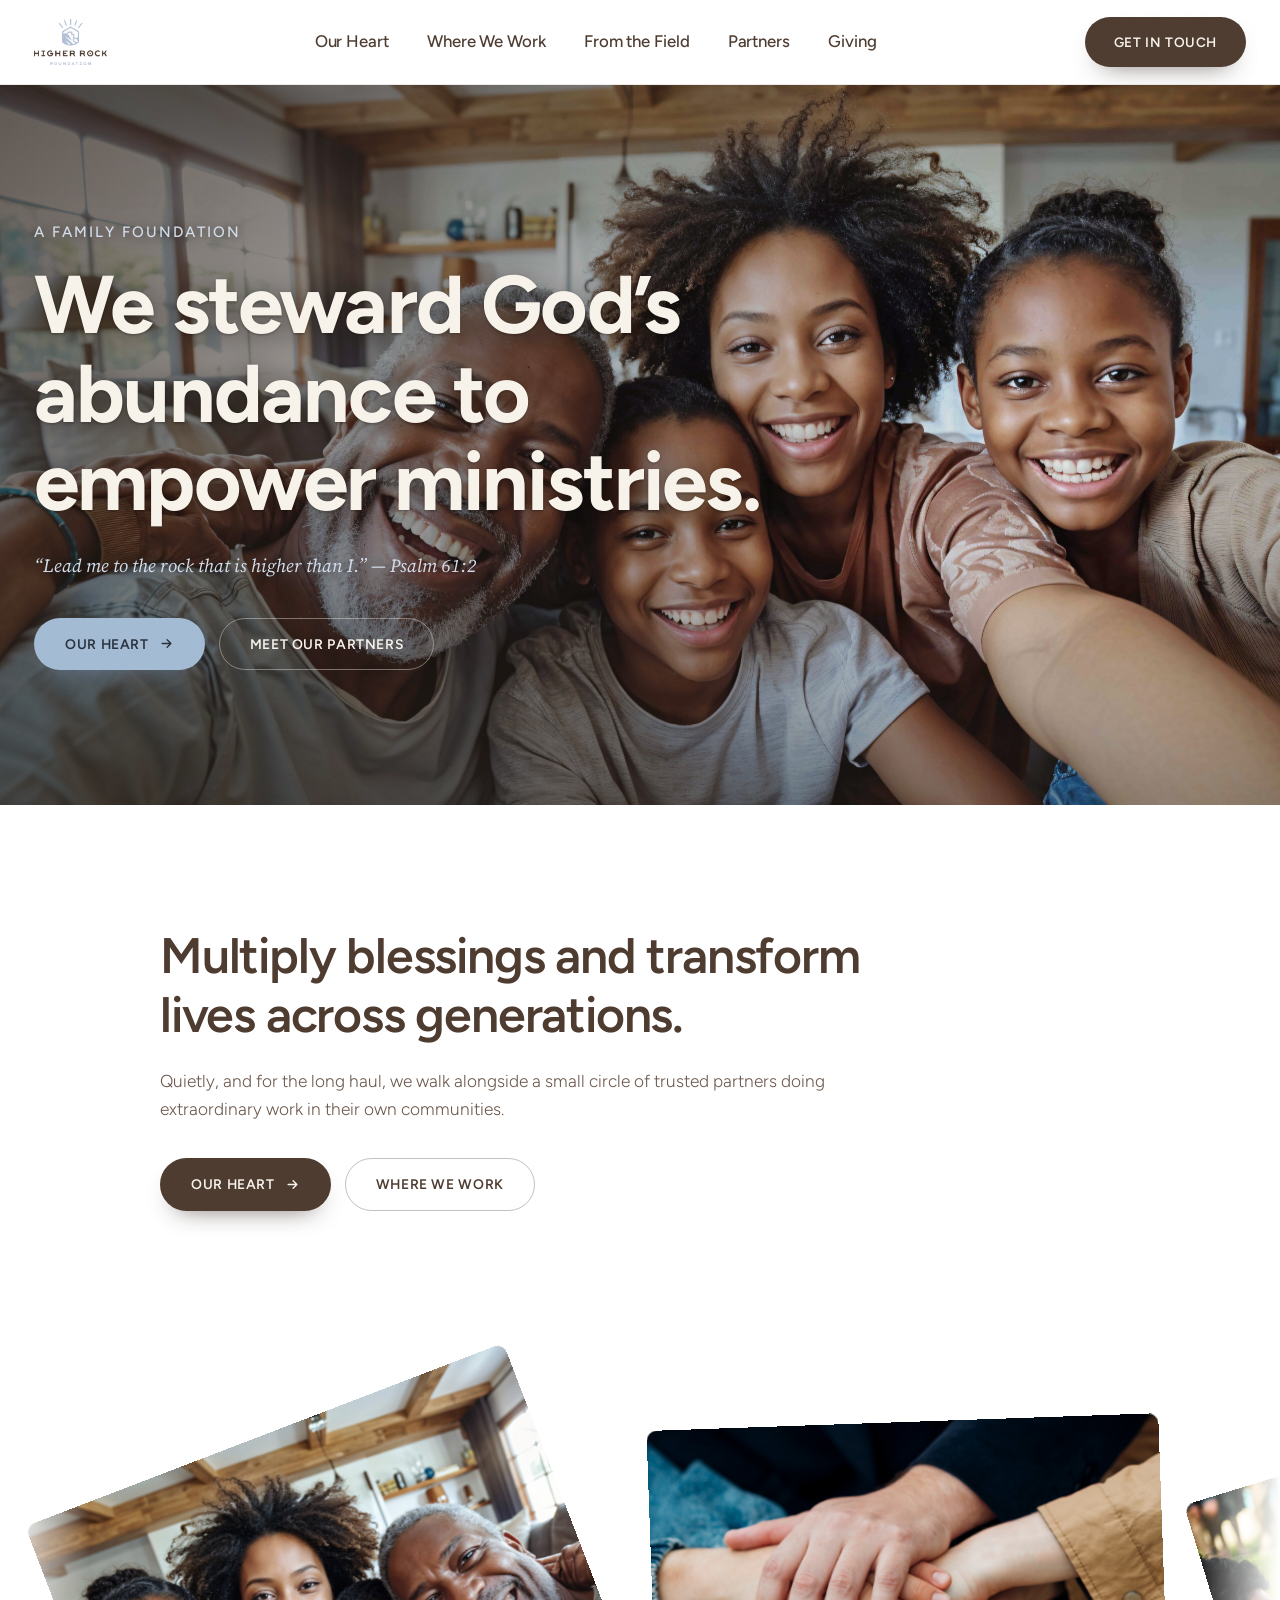
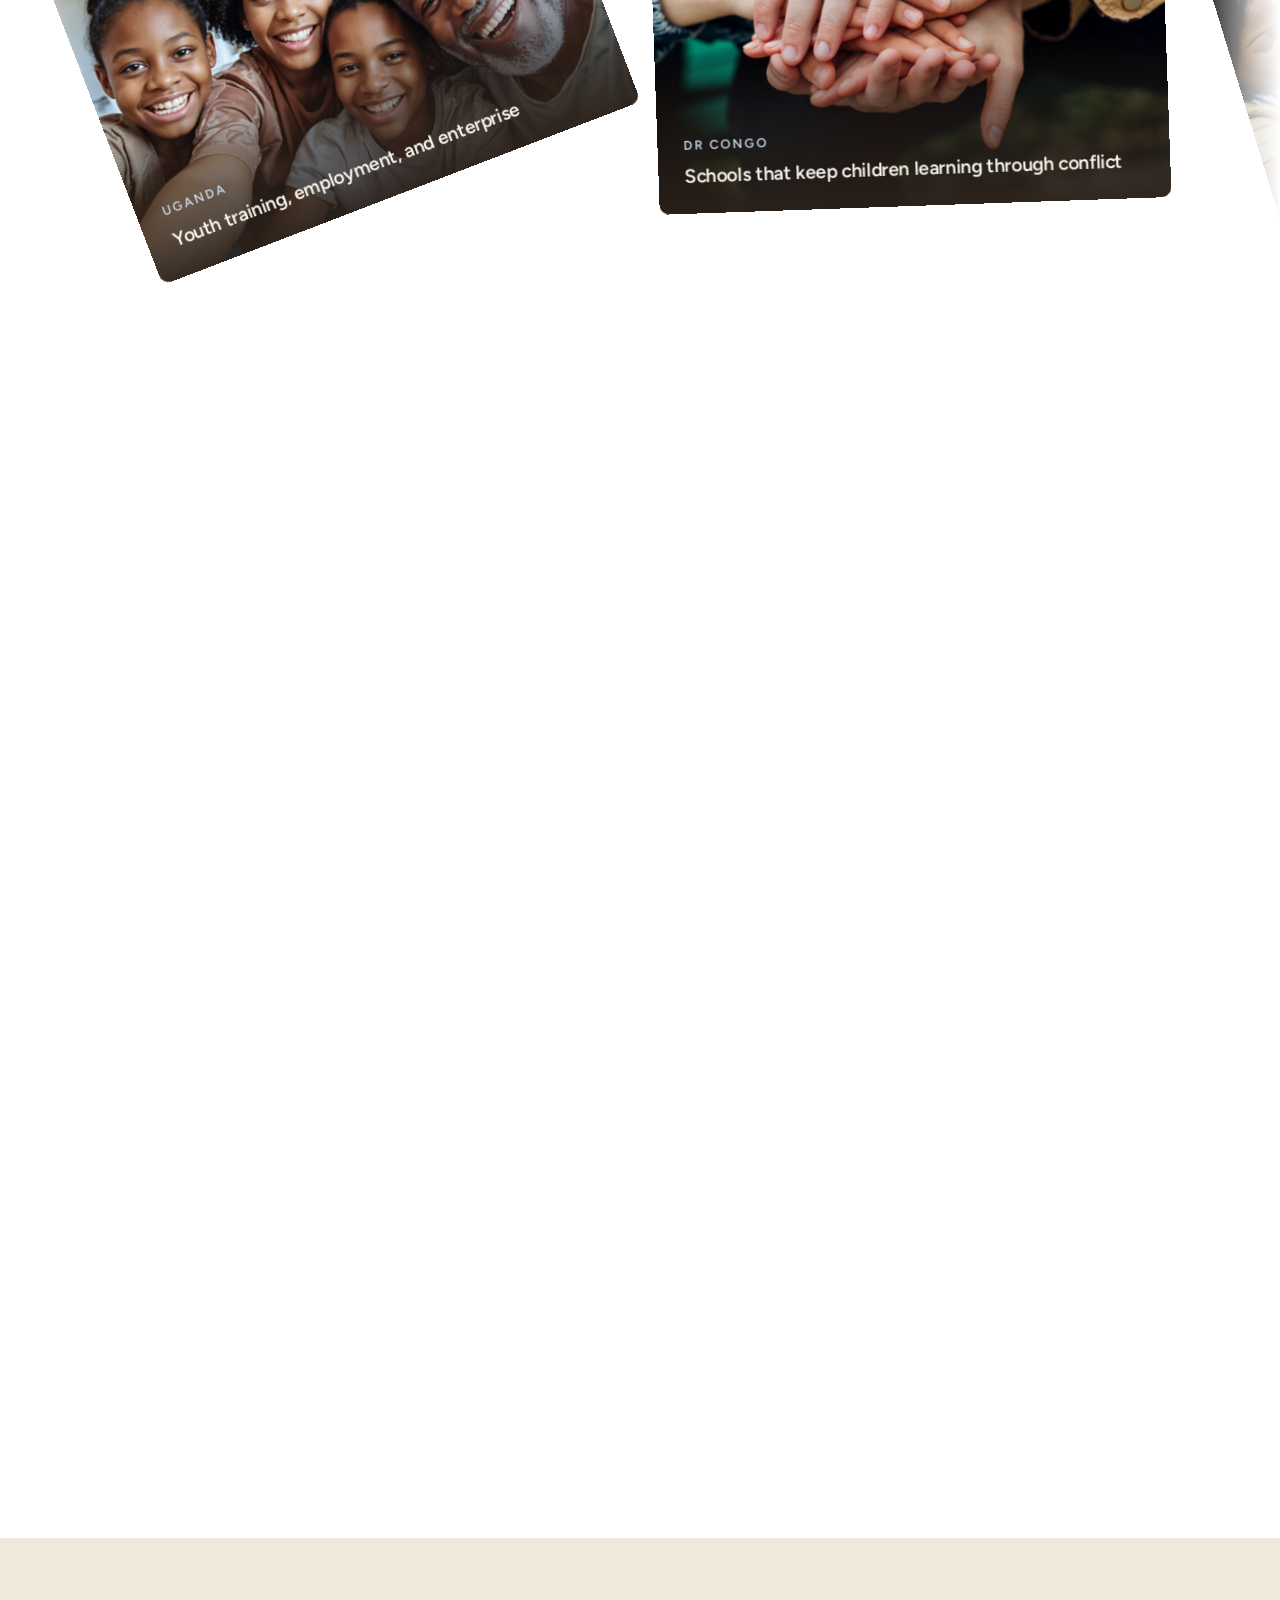
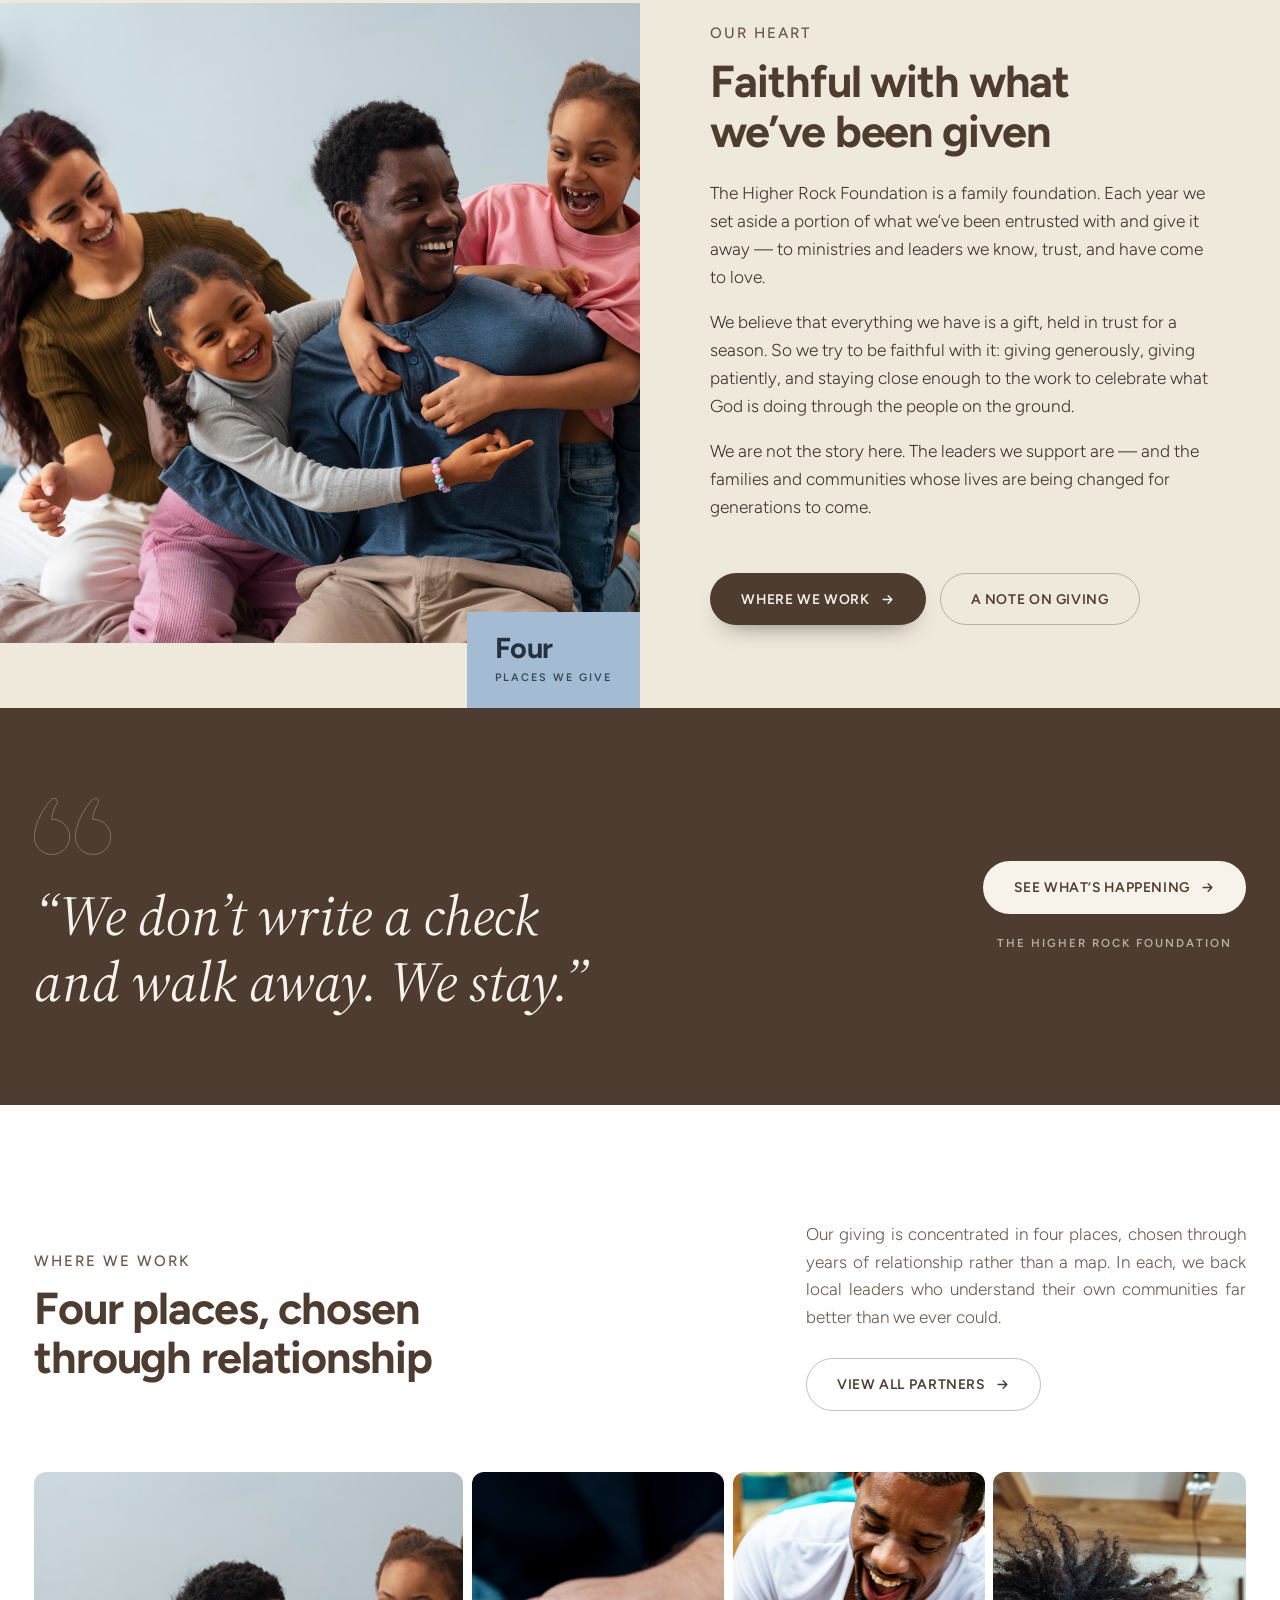
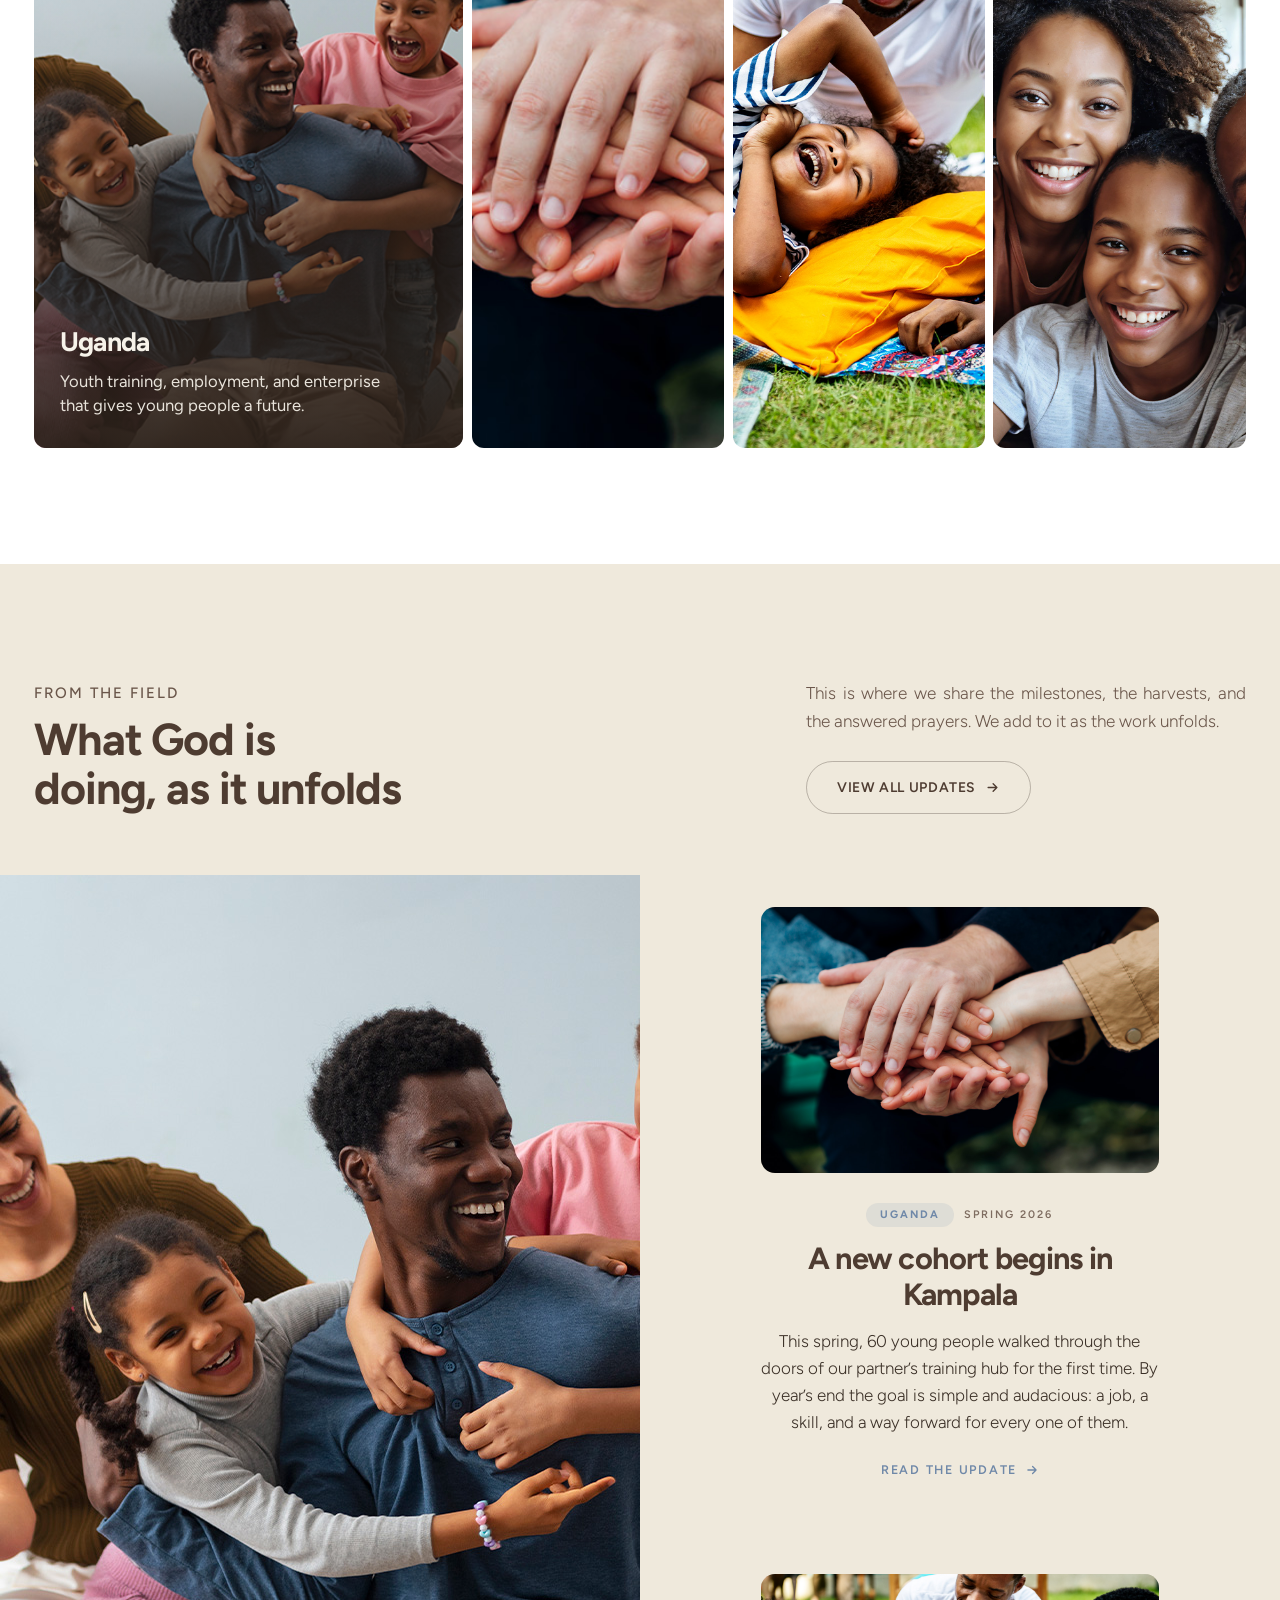
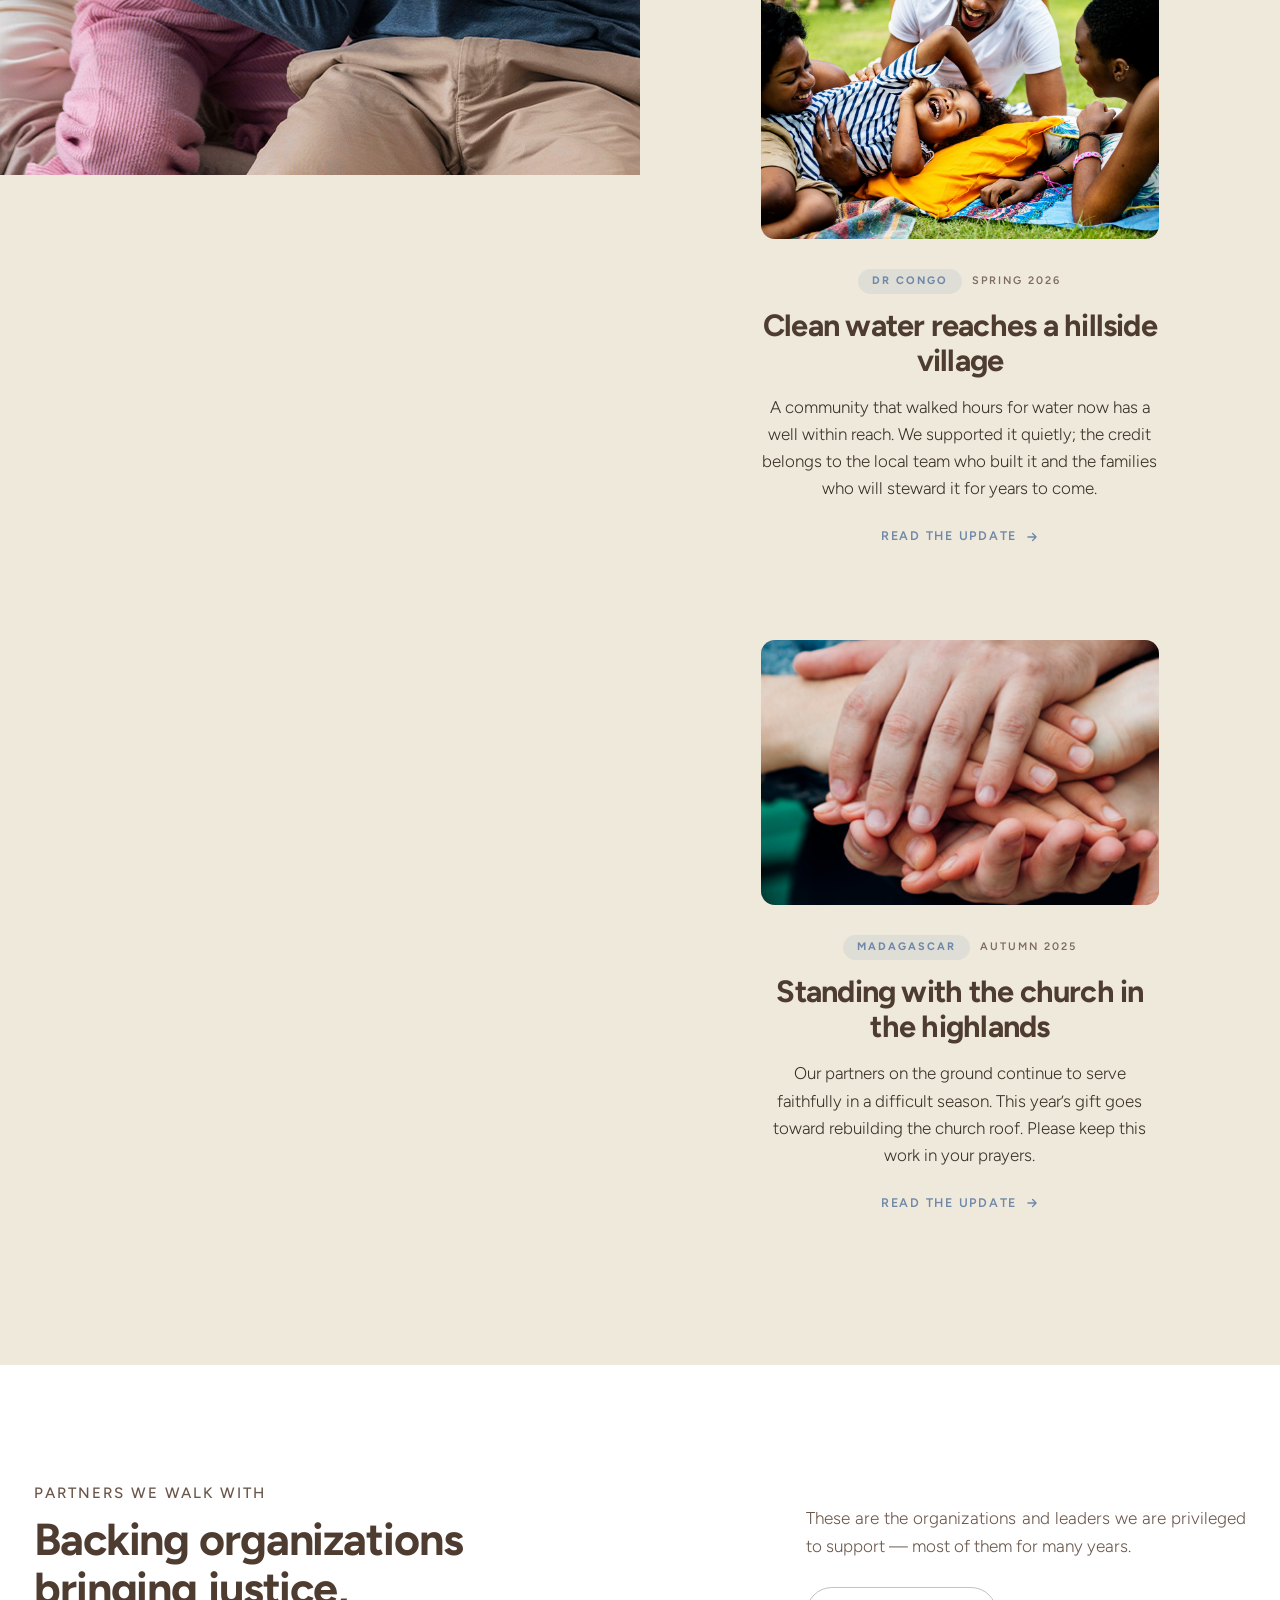
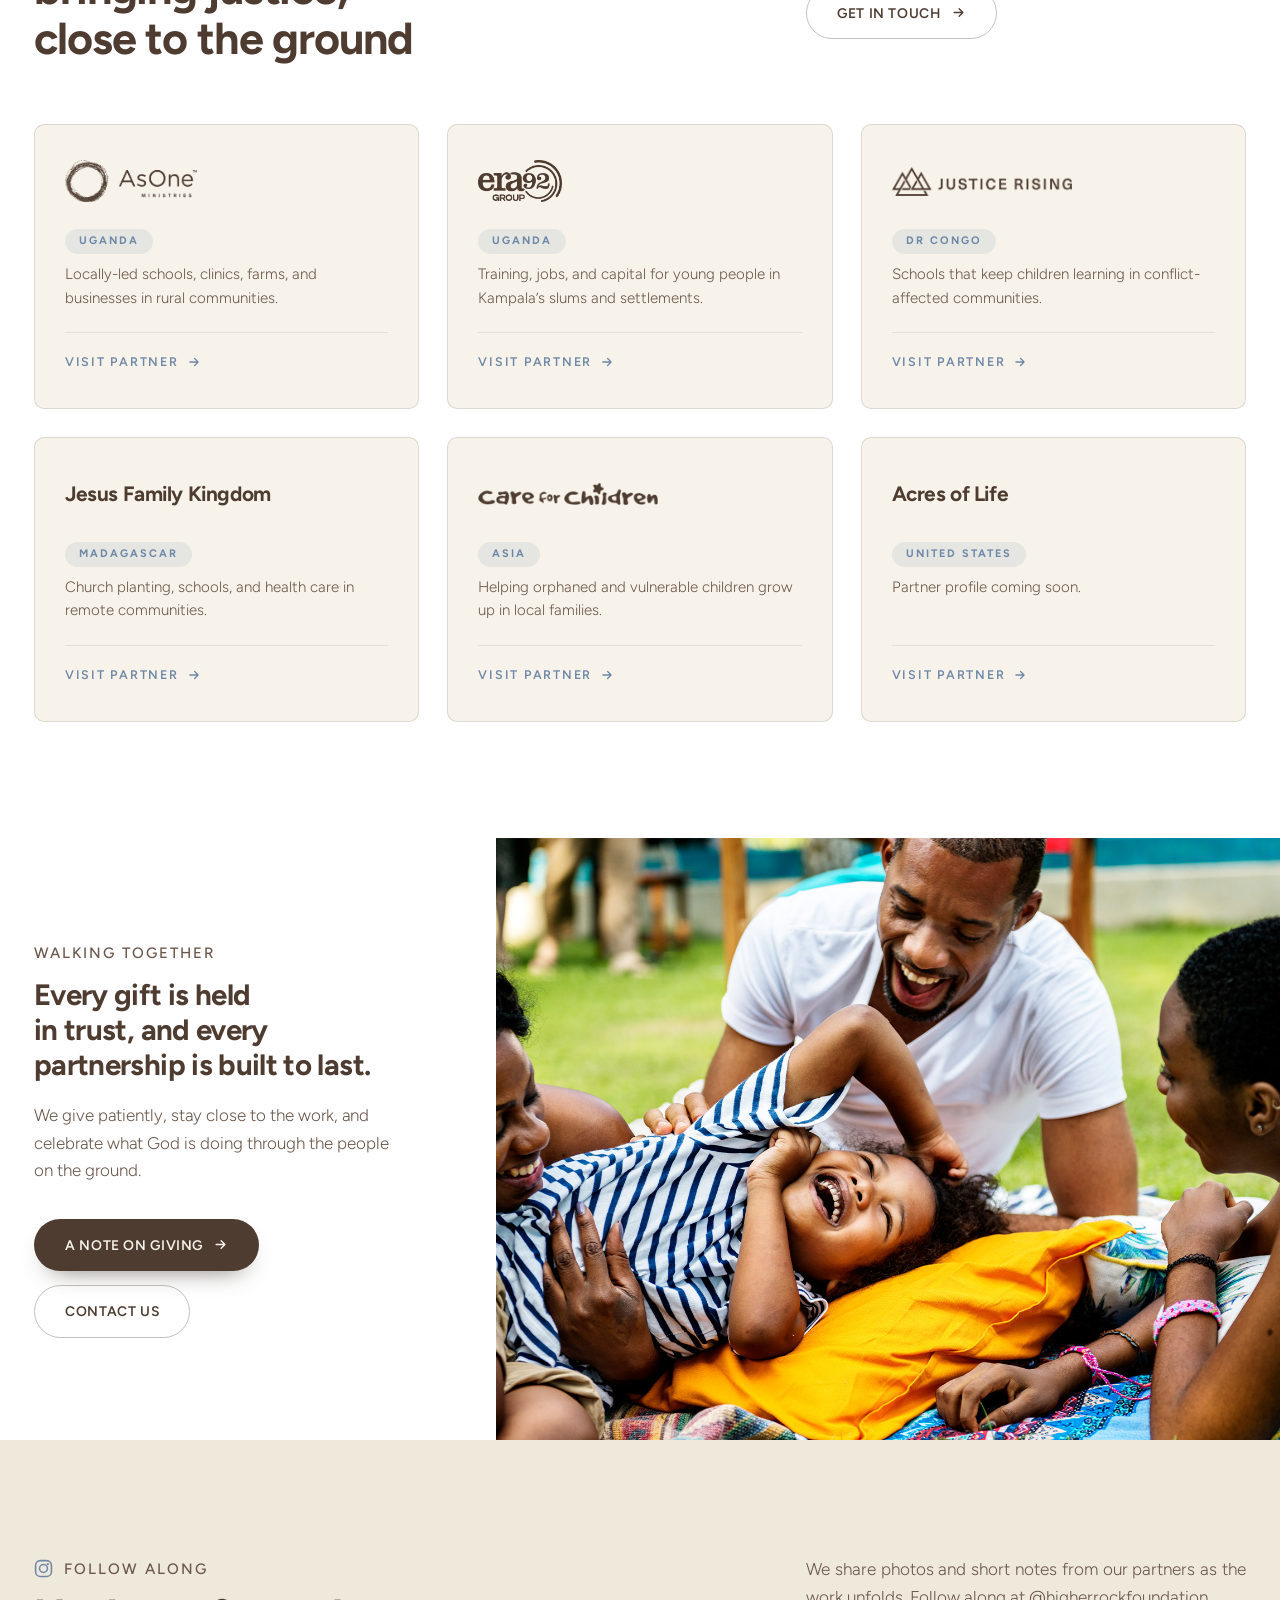
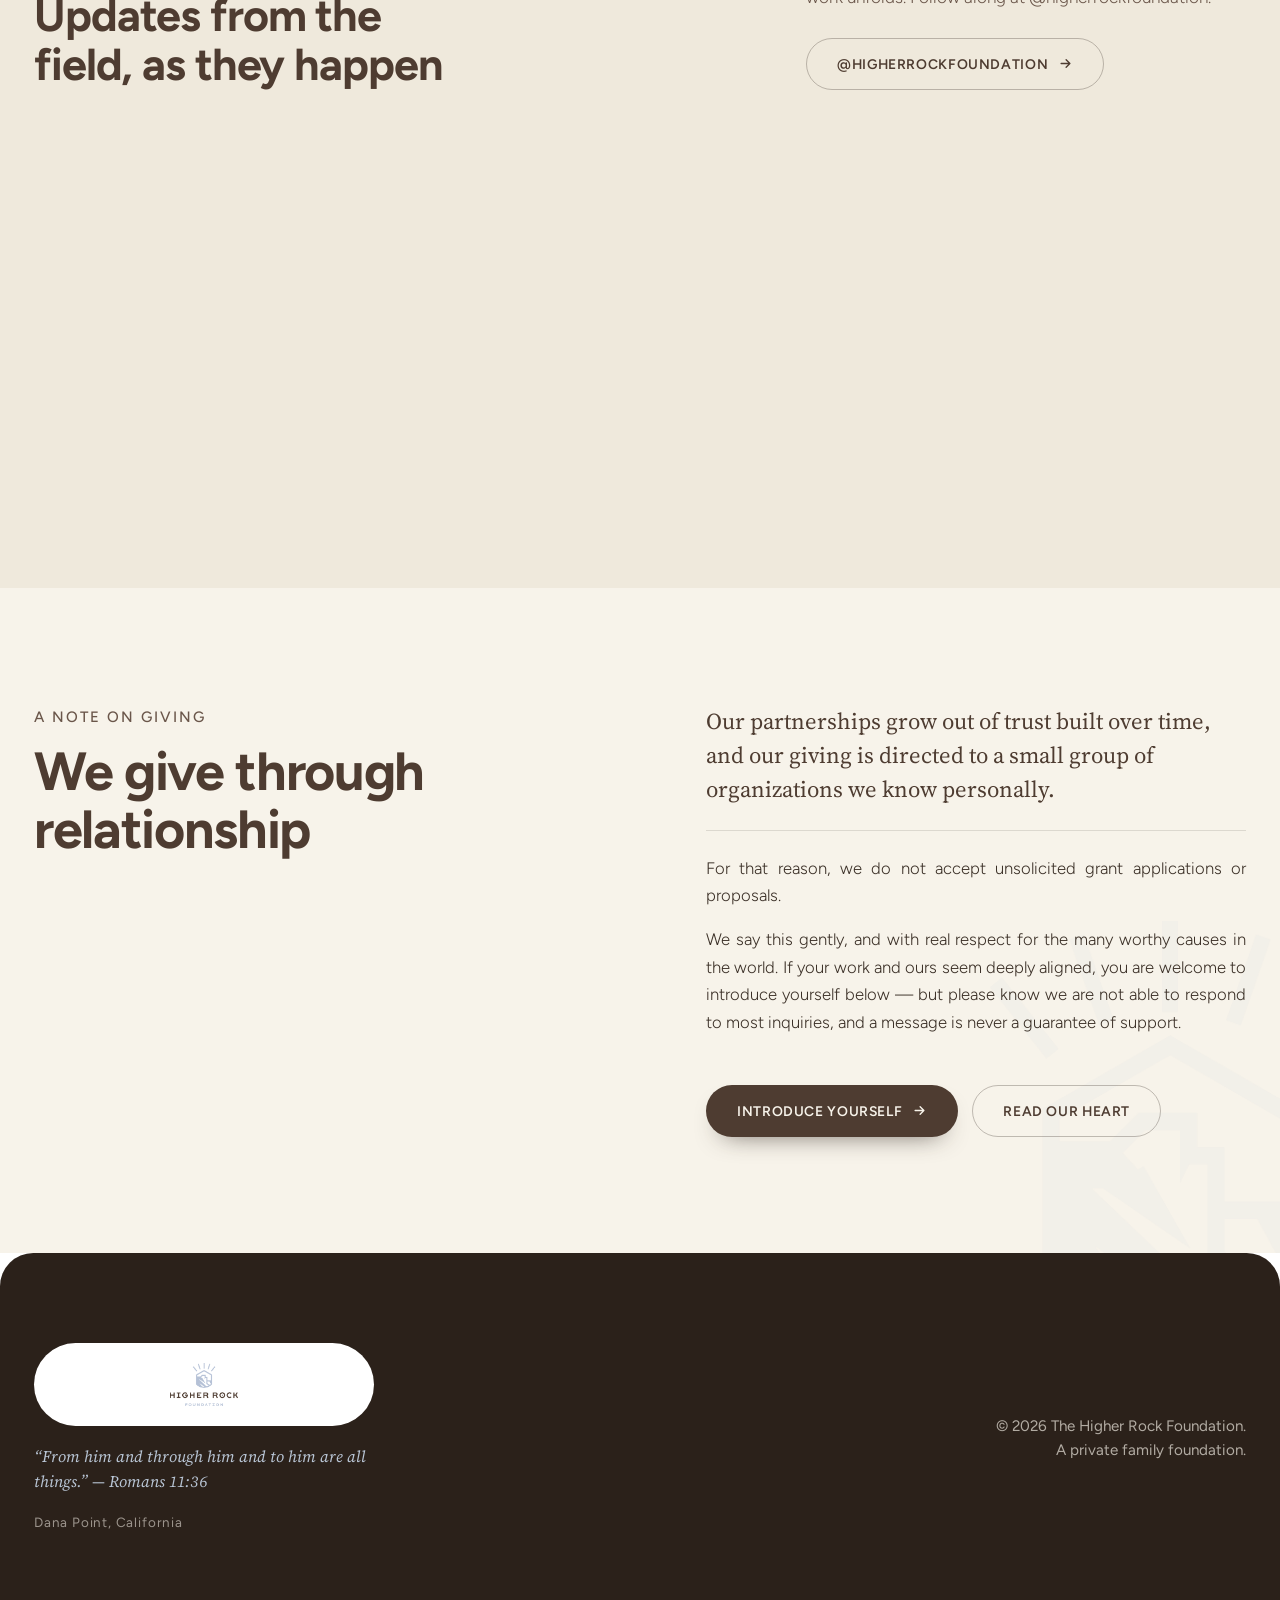
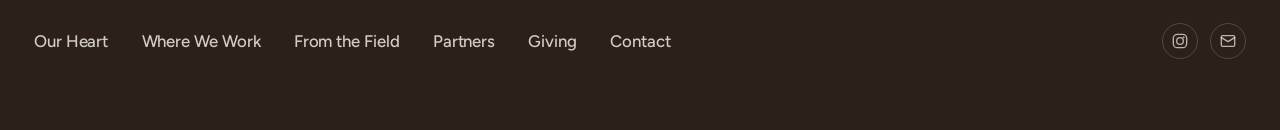
==== commit 2327d164: "Hero section heading updated" ====
--- a/_probe.html
+++ b/_probe.html
@@ -538,9 +538,18 @@
     var travel = 0, queued = false;
 
     var mqPanel = mqSec.querySelector('.marquee-sticky');
+    // below this width the row is a plain swipeable strip (see the matching
+    // @media block in style.css), so none of the pinning maths should run
+    var mqSmall = window.matchMedia('(max-width:900px)');
 
     var measure = function(){
       mqSec.style.height = '';                     // reset before measuring
+      if (mqSmall.matches) {                       // hand the row back to CSS
+        travel = 0;
+        mqTrack.style.transform = '';
+        for (var j = 0; j < mqItems.length; j++) mqItems[j].style.transform = '';
+        return;
+      }
       travel = Math.max(0, mqTrack.scrollWidth - window.innerWidth);
       // the pinned panel's own height (--photo-panel), plus the row's travel
       mqSec.style.height = (mqPanel.offsetHeight + travel) + 'px';
@@ -548,6 +557,7 @@
 
     var paint = function(){
       queued = false;
+      if (mqSmall.matches) return;
       // the panel pins CENTRED, so the pin engages when the section top reaches
       // this offset (must match top: calc((100vh - --photo-panel) / 2) in the CSS)
       var pinAt = (window.innerHeight - mqPanel.offsetHeight) / 2;
@@ -650,10 +660,12 @@
 <script src="https://elfsightcdn.com/platform.js" async></script>
 
 <script>window.addEventListener('load',function(){setTimeout(function(){
-var de=document.documentElement;var vw=de.clientWidth;
+var de=document.documentElement;var vw=de.clientWidth;var rows=[];
+document.querySelectorAll('body > section, body > header, body > footer').forEach(function(el){var r=el.getBoundingClientRect();
+rows.push((el.className||el.tagName)+' y='+Math.round(r.top+scrollY)+' h='+Math.round(r.height));});
 var bad=[];document.querySelectorAll('*').forEach(function(el){var r=el.getBoundingClientRect();
-if(r.right>vw+1&&r.width>0&&r.height>0){var cs=getComputedStyle(el);var p=el.parentElement,clipped=false;
-while(p){var pc=getComputedStyle(p);if(pc.overflowX!=='visible'){clipped=true;break}p=p.parentElement}
-if(!clipped)bad.push((el.className||el.tagName)+'@'+Math.round(r.right));}});
-document.title='VW:'+vw+' SW:'+de.scrollWidth+' BODYSW:'+document.body.scrollWidth+' UNCLIPPED:'+bad.slice(0,15).join(' ');},900)});</script></body>
+if(r.right>vw+1&&r.width>0&&r.height>0){var p=el.parentElement,clip=false;
+while(p){if(getComputedStyle(p).overflowX!=='visible'){clip=true;break}p=p.parentElement}
+if(!clip)bad.push((el.className||el.tagName)+'@'+Math.round(r.right));}});
+document.title='VW:'+vw+' SW:'+de.scrollWidth+' PAGEH:'+de.scrollHeight+' || '+rows.join(' | ')+' ||UNCLIPPED:'+bad.slice(0,12).join(' ');},900)});</script></body>
 </html>
--- a/style.css
+++ b/style.css
@@ -149,7 +149,9 @@
 .burger.open span:nth-child(3){transform:translateY(-6.6px) rotate(-45deg)}
 .mobile-menu{display:none;border-top:1px solid var(--line-2);background:var(--paper);padding:10px 22px 26px}
 .mobile-menu.open{display:block}
-.mobile-menu a{display:block;padding:14px 0;color:var(--brown);text-decoration:none;
+/* :not(.btn) so the CTA at the foot of the menu keeps its own colour and
+   pill shape instead of being painted brown-on-brown by this rule */
+.mobile-menu a:not(.btn){display:block;padding:14px 0;color:var(--brown);text-decoration:none;
   font-family:var(--sans);font-weight:600;font-size:1.1rem;border-bottom:1px solid var(--line-2)}
 .mobile-menu .btn{margin-top:22px;width:100%;justify-content:center}
 @media(max-width:1180px){.navlinks{gap:26px}.navlinks a{font-size:.95rem}}
@@ -162,7 +164,7 @@
 }
 
 /* ---------- HERO ---------- */
-.hero{position:relative;min-height:clamp(560px,92vh,940px);display:flex;align-items:center;
+.hero{position:relative;min-height:clamp(500px,80vh,820px);display:flex;align-items:center;
   justify-content:center;overflow:hidden;text-align:left}
 .hero-media{position:absolute;inset:0;z-index:0;background:linear-gradient(162deg,#4a3b30 0%,#36291f 52%,#271d16 100%)}
 .hero-media img{position:absolute;inset:0;width:100%;height:100%;object-fit:cover;
@@ -195,7 +197,7 @@
 .welcome p{margin-top:24px;font-size:1.08rem;color:var(--brown-soft);font-weight:300;max-width:68ch}
 @media(max-width:900px){.welcome .grid6{grid-template-columns:1fr}.welcome .inner{grid-column:1 / -1}}
 
-/* ---------- SCROLL-ROTATED PHOTO TRACK ----------
+/* ---------- SCROLL-ROTATED PHOTO TRACK / Its commented out for now----------
    The row travels sideways and each card turns as the section passes through
    the viewport. Driven from JS (see bottom of page) so it works in every
    browser, not just the ones with CSS scroll-driven animations. */
@@ -235,6 +237,24 @@
   .mq-item{transform:none!important}
   .marquee-track{transform:none!important}
 }
+/* Touch and small screens: the pinned, scroll-driven row becomes an ordinary
+   swipeable strip. Pinning fights native momentum scrolling on a phone, and a
+   340px card on a 390px screen crops its own caption, so here the cards are
+   sized to the viewport, sit flat, and snap one at a time. */
+@media(max-width:900px){
+  .marquee-sec{height:auto!important;padding-bottom:clamp(44px,7vw,80px)}
+  .marquee-sticky{position:static;height:auto;min-height:0;top:auto;
+    display:block;overflow:visible}
+  .marquee{padding:0;-webkit-mask-image:none;mask-image:none;
+    overflow-x:auto;overflow-y:hidden;
+    scroll-snap-type:x mandatory;-webkit-overflow-scrolling:touch;
+    scroll-padding:0 22px;scrollbar-width:none;-ms-overflow-style:none}
+  .marquee::-webkit-scrollbar{display:none}
+  .marquee-track{transform:none!important;gap:14px;padding:0 22px}
+  .mq-item{transform:none!important;width:min(78vw,340px);scroll-snap-align:center}
+  .mq-item .cap{padding:64px 20px 20px}
+  .mq-item .what{font-size:1.06rem}
+}
 
 /* ---------- OUR HEART ----------
    Full-bleed split: the photograph fills its whole half of the section,
@@ -261,7 +281,10 @@
 @media(max-width:900px){
   .heart-grid{grid-template-columns:1fr}
   .heart{--heart-min:0px}
-  .heart-media{aspect-ratio:4/3;min-height:0}
+  /* stacked, the photo sets its own height: a fixed 4/3 box letterboxed the
+     square photograph inside cream bars */
+  .heart-media{aspect-ratio:auto;min-height:0}
+  .heart-media img{position:static;width:100%;height:auto}
   .heart-copy{padding:clamp(44px,8vw,64px) 22px}
 }
 
